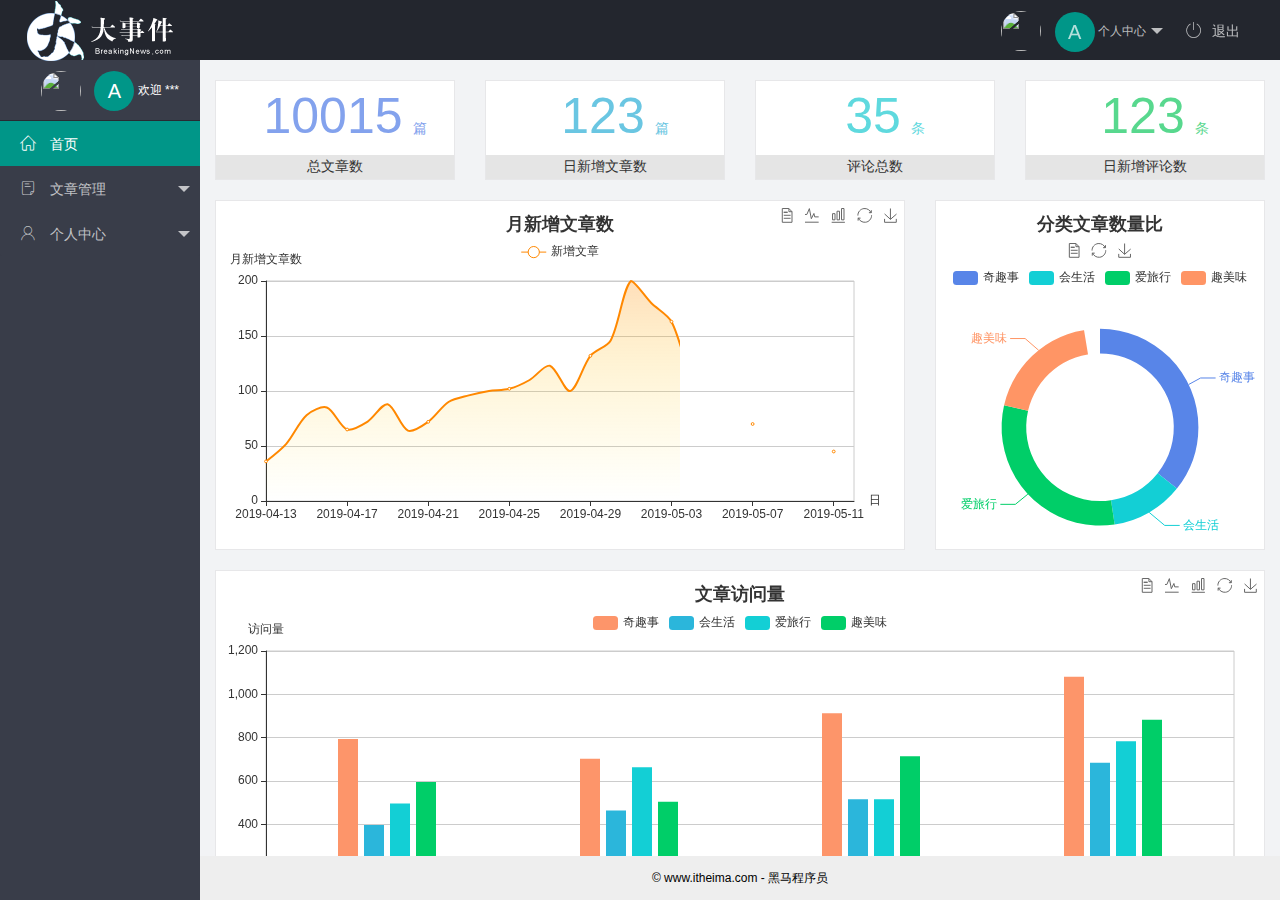
==== index.html @ c3b8ad3c "firstCommitLT" ====
<!DOCTYPE html>
<html lang="en">
  <head>
    <meta charset="UTF-8" />
    <meta name="viewport" content="width=device-width, initial-scale=1.0" />
    <title>Document</title>
    <link rel="stylesheet" href="/assets/lib/layui/css/layui.css" />
    <link rel="stylesheet" href="/assets/fonts/iconfont.css" />

    <link rel="stylesheet" href="/assets/css/index.css" />
  </head>
  <body class="layui-layout-body">
    <div class="layui-layout layui-layout-admin">
      <div class="layui-header">
        <div class="layui-logo">
          <img src="/assets/images/logo.png" alt="" />
        </div>
        <!-- 头部区域（可配合layui已有的水平导航） -->

        <ul class="layui-nav layui-layout-right">
          <li class="layui-nav-item">
            <a href="javascript:;" class="userinfo">
              <!-- 头像 -->
              <img src="http://t.cn/RCzsdCq" class="layui-nav-img" />
              <span class="text-avatar"> A </span>

              个人中心
            </a>
            <dl class="layui-nav-child">
              <dd><a href="/user/user_info.html" target="fm">基本资料</a></dd>
              <dd><a href="">安全设置</a></dd>
            </dl>
          </li>
          <li class="layui-nav-item">
            <a href="javascript:;" id="btn-logout">
              <span class="iconfont icon-tuichu"></span>退出</a
            >
          </li>
        </ul>
      </div>

      <div class="layui-side layui-bg-black">
        <div class="layui-side-scroll">
          <!-- 左侧导航区域（可配合layui已有的垂直导航）-->

          <div class="userinfo">
            <img src="http://t.cn/RCzsdCq" class="layui-nav-img" />
            <span class="text-avatar">A</span>
            <span id="welcome">欢迎 ***</span>
          </div>

          <ul class="layui-nav layui-nav-tree" lay-shrink="all">
            <li class="layui-nav-item layui-this">
              <a class="" href="/home/dashboard.html" target="fm">
                <span class="iconfont icon-home"></span>
                首页</a
              >
            </li>
            <li class="layui-nav-item">
              <a href="javascript:;">
                <span class="iconfont icon-16"></span>
                文章管理</a
              >

              <dl class="layui-nav-child">
                <dd>
                  <a href="javascript:;"
                    ><i class="layui-icon layui-icon-app"></i> 文章类别</a
                  >
                </dd>
                <dd>
                  <a href="javascript:;"
                    ><i class="layui-icon layui-icon-app"></i> 文章列表</a
                  >
                </dd>
                <dd>
                  <a href="javascript:;"
                    ><i class="layui-icon layui-icon-app"></i> 发表文章</a
                  >
                </dd>
              </dl>
            </li>
            <li class="layui-nav-item">
              <a href="javascript:;">
                <span class="iconfont icon-user"></span>
                个人中心</a
              >
              <dl class="layui-nav-child">
                <dd>
                  <a href="/user/user_info.html" target="fm"
                    ><i class="layui-icon layui-icon-app"></i> 基本资料</a
                  >
                </dd>
                <dd>
                  <a href="/user/user_avatar.html" target="fm"
                    ><i class="layui-icon layui-icon-app"></i> 更换头像</a
                  >
                </dd>
                <dd>
                  <a href="/user/user_pwd.html" target="fm"
                    ><i class="layui-icon layui-icon-app"></i> 重置密码</a
                  >
                </dd>
              </dl>
            </li>
          </ul>
        </div>
      </div>

      <div class="layui-body">
        <!-- 内容主体区域 -->
        <!-- <div style="padding: 15px">内容主体区域</div> -->
        <iframe name="fm" src="/home/dashboard.html" frameborder="0"></iframe>
      </div>

      <div class="layui-footer">
        <!-- 底部固定区域 -->
        © www.itheima.com - 黑马程序员
      </div>
    </div>
    <script src="/assets/lib/jquery.js"></script>

    <script src="/assets/lib/layui/layui.all.js"></script>

    <script src="/assets/js/utils.js"></script>
    <script src="/assets/js/index.js"></script>
  </body>
</html>
---- assets/lib/layui/css/layui.css ----
/** layui-v2.5.6 MIT License By https://www.layui.com */
 .layui-inline,img{display:inline-block;vertical-align:middle}h1,h2,h3,h4,h5,h6{font-weight:400}.layui-edge,.layui-header,.layui-inline,.layui-main{position:relative}.layui-body,.layui-edge,.layui-elip{overflow:hidden}.layui-btn,.layui-edge,.layui-inline,img{vertical-align:middle}.layui-btn,.layui-disabled,.layui-icon,.layui-unselect{-moz-user-select:none;-webkit-user-select:none;-ms-user-select:none}.layui-elip,.layui-form-checkbox span,.layui-form-pane .layui-form-label{text-overflow:ellipsis;white-space:nowrap}.layui-breadcrumb,.layui-tree-btnGroup{visibility:hidden}blockquote,body,button,dd,div,dl,dt,form,h1,h2,h3,h4,h5,h6,input,li,ol,p,pre,td,textarea,th,ul{margin:0;padding:0;-webkit-tap-highlight-color:rgba(0,0,0,0)}a:active,a:hover{outline:0}img{border:none}li{list-style:none}table{border-collapse:collapse;border-spacing:0}h4,h5,h6{font-size:100%}button,input,optgroup,option,select,textarea{font-family:inherit;font-size:inherit;font-style:inherit;font-weight:inherit;outline:0}pre{white-space:pre-wrap;white-space:-moz-pre-wrap;white-space:-pre-wrap;white-space:-o-pre-wrap;word-wrap:break-word}body{line-height:24px;font:14px Helvetica Neue,Helvetica,PingFang SC,Tahoma,Arial,sans-serif}hr{height:1px;margin:10px 0;border:0;clear:both}a{color:#333;text-decoration:none}a:hover{color:#777}a cite{font-style:normal;*cursor:pointer}.layui-border-box,.layui-border-box *{box-sizing:border-box}.layui-box,.layui-box *{box-sizing:content-box}.layui-clear{clear:both;*zoom:1}.layui-clear:after{content:'\20';clear:both;*zoom:1;display:block;height:0}.layui-inline{*display:inline;*zoom:1}.layui-edge{display:inline-block;width:0;height:0;border-width:6px;border-style:dashed;border-color:transparent}.layui-edge-top{top:-4px;border-bottom-color:#999;border-bottom-style:solid}.layui-edge-right{border-left-color:#999;border-left-style:solid}.layui-edge-bottom{top:2px;border-top-color:#999;border-top-style:solid}.layui-edge-left{border-right-color:#999;border-right-style:solid}.layui-disabled,.layui-disabled:hover{color:#d2d2d2!important;cursor:not-allowed!important}.layui-circle{border-radius:100%}.layui-show{display:block!important}.layui-hide{display:none!important}@font-face{font-family:layui-icon;src:url(../font/iconfont.eot?v=256);src:url(../font/iconfont.eot?v=256#iefix) format('embedded-opentype'),url(../font/iconfont.woff2?v=256) format('woff2'),url(../font/iconfont.woff?v=256) format('woff'),url(../font/iconfont.ttf?v=256) format('truetype'),url(../font/iconfont.svg?v=256#layui-icon) format('svg')}.layui-icon{font-family:layui-icon!important;font-size:16px;font-style:normal;-webkit-font-smoothing:antialiased;-moz-osx-font-smoothing:grayscale}.layui-icon-reply-fill:before{content:"\e611"}.layui-icon-set-fill:before{content:"\e614"}.layui-icon-menu-fill:before{content:"\e60f"}.layui-icon-search:before{content:"\e615"}.layui-icon-share:before{content:"\e641"}.layui-icon-set-sm:before{content:"\e620"}.layui-icon-engine:before{content:"\e628"}.layui-icon-close:before{content:"\1006"}.layui-icon-close-fill:before{content:"\1007"}.layui-icon-chart-screen:before{content:"\e629"}.layui-icon-star:before{content:"\e600"}.layui-icon-circle-dot:before{content:"\e617"}.layui-icon-chat:before{content:"\e606"}.layui-icon-release:before{content:"\e609"}.layui-icon-list:before{content:"\e60a"}.layui-icon-chart:before{content:"\e62c"}.layui-icon-ok-circle:before{content:"\1005"}.layui-icon-layim-theme:before{content:"\e61b"}.layui-icon-table:before{content:"\e62d"}.layui-icon-right:before{content:"\e602"}.layui-icon-left:before{content:"\e603"}.layui-icon-cart-simple:before{content:"\e698"}.layui-icon-face-cry:before{content:"\e69c"}.layui-icon-face-smile:before{content:"\e6af"}.layui-icon-survey:before{content:"\e6b2"}.layui-icon-tree:before{content:"\e62e"}.layui-icon-ie:before{content:"\e7bb"}.layui-icon-upload-circle:before{content:"\e62f"}.layui-icon-add-circle:before{content:"\e61f"}.layui-icon-download-circle:before{content:"\e601"}.layui-icon-templeate-1:before{content:"\e630"}.layui-icon-util:before{content:"\e631"}.layui-icon-face-surprised:before{content:"\e664"}.layui-icon-edit:before{content:"\e642"}.layui-icon-speaker:before{content:"\e645"}.layui-icon-down:before{content:"\e61a"}.layui-icon-file:before{content:"\e621"}.layui-icon-layouts:before{content:"\e632"}.layui-icon-rate-half:before{content:"\e6c9"}.layui-icon-add-circle-fine:before{content:"\e608"}.layui-icon-prev-circle:before{content:"\e633"}.layui-icon-read:before{content:"\e705"}.layui-icon-404:before{content:"\e61c"}.layui-icon-carousel:before{content:"\e634"}.layui-icon-help:before{content:"\e607"}.layui-icon-code-circle:before{content:"\e635"}.layui-icon-windows:before{content:"\e67f"}.layui-icon-water:before{content:"\e636"}.layui-icon-username:before{content:"\e66f"}.layui-icon-find-fill:before{content:"\e670"}.layui-icon-about:before{content:"\e60b"}.layui-icon-location:before{content:"\e715"}.layui-icon-up:before{content:"\e619"}.layui-icon-pause:before{content:"\e651"}.layui-icon-date:before{content:"\e637"}.layui-icon-layim-uploadfile:before{content:"\e61d"}.layui-icon-delete:before{content:"\e640"}.layui-icon-play:before{content:"\e652"}.layui-icon-top:before{content:"\e604"}.layui-icon-firefox:before{content:"\e686"}.layui-icon-friends:before{content:"\e612"}.layui-icon-refresh-3:before{content:"\e9aa"}.layui-icon-ok:before{content:"\e605"}.layui-icon-layer:before{content:"\e638"}.layui-icon-face-smile-fine:before{content:"\e60c"}.layui-icon-dollar:before{content:"\e659"}.layui-icon-group:before{content:"\e613"}.layui-icon-layim-download:before{content:"\e61e"}.layui-icon-picture-fine:before{content:"\e60d"}.layui-icon-link:before{content:"\e64c"}.layui-icon-diamond:before{content:"\e735"}.layui-icon-log:before{content:"\e60e"}.layui-icon-key:before{content:"\e683"}.layui-icon-rate-solid:before{content:"\e67a"}.layui-icon-fonts-del:before{content:"\e64f"}.layui-icon-unlink:before{content:"\e64d"}.layui-icon-fonts-clear:before{content:"\e639"}.layui-icon-triangle-r:before{content:"\e623"}.layui-icon-circle:before{content:"\e63f"}.layui-icon-radio:before{content:"\e643"}.layui-icon-align-center:before{content:"\e647"}.layui-icon-align-right:before{content:"\e648"}.layui-icon-align-left:before{content:"\e649"}.layui-icon-loading-1:before{content:"\e63e"}.layui-icon-return:before{content:"\e65c"}.layui-icon-fonts-strong:before{content:"\e62b"}.layui-icon-upload:before{content:"\e67c"}.layui-icon-dialogue:before{content:"\e63a"}.layui-icon-video:before{content:"\e6ed"}.layui-icon-headset:before{content:"\e6fc"}.layui-icon-cellphone-fine:before{content:"\e63b"}.layui-icon-add-1:before{content:"\e654"}.layui-icon-face-smile-b:before{content:"\e650"}.layui-icon-fonts-html:before{content:"\e64b"}.layui-icon-screen-full:before{content:"\e622"}.layui-icon-form:before{content:"\e63c"}.layui-icon-cart:before{content:"\e657"}.layui-icon-camera-fill:before{content:"\e65d"}.layui-icon-tabs:before{content:"\e62a"}.layui-icon-heart-fill:before{content:"\e68f"}.layui-icon-fonts-code:before{content:"\e64e"}.layui-icon-ios:before{content:"\e680"}.layui-icon-at:before{content:"\e687"}.layui-icon-fire:before{content:"\e756"}.layui-icon-set:before{content:"\e716"}.layui-icon-fonts-u:before{content:"\e646"}.layui-icon-triangle-d:before{content:"\e625"}.layui-icon-tips:before{content:"\e702"}.layui-icon-picture:before{content:"\e64a"}.layui-icon-more-vertical:before{content:"\e671"}.layui-icon-bluetooth:before{content:"\e689"}.layui-icon-flag:before{content:"\e66c"}.layui-icon-loading:before{content:"\e63d"}.layui-icon-fonts-i:before{content:"\e644"}.layui-icon-refresh-1:before{content:"\e666"}.layui-icon-rmb:before{content:"\e65e"}.layui-icon-addition:before{content:"\e624"}.layui-icon-home:before{content:"\e68e"}.layui-icon-time:before{content:"\e68d"}.layui-icon-user:before{content:"\e770"}.layui-icon-notice:before{content:"\e667"}.layui-icon-chrome:before{content:"\e68a"}.layui-icon-edge:before{content:"\e68b"}.layui-icon-login-weibo:before{content:"\e675"}.layui-icon-voice:before{content:"\e688"}.layui-icon-upload-drag:before{content:"\e681"}.layui-icon-login-qq:before{content:"\e676"}.layui-icon-snowflake:before{content:"\e6b1"}.layui-icon-heart:before{content:"\e68c"}.layui-icon-logout:before{content:"\e682"}.layui-icon-file-b:before{content:"\e655"}.layui-icon-template:before{content:"\e663"}.layui-icon-transfer:before{content:"\e691"}.layui-icon-auz:before{content:"\e672"}.layui-icon-console:before{content:"\e665"}.layui-icon-app:before{content:"\e653"}.layui-icon-prev:before{content:"\e65a"}.layui-icon-website:before{content:"\e7ae"}.layui-icon-next:before{content:"\e65b"}.layui-icon-component:before{content:"\e857"}.layui-icon-android:before{content:"\e684"}.layui-icon-more:before{content:"\e65f"}.layui-icon-login-wechat:before{content:"\e677"}.layui-icon-shrink-right:before{content:"\e668"}.layui-icon-spread-left:before{content:"\e66b"}.layui-icon-camera:before{content:"\e660"}.layui-icon-note:before{content:"\e66e"}.layui-icon-refresh:before{content:"\e669"}.layui-icon-female:before{content:"\e661"}.layui-icon-male:before{content:"\e662"}.layui-icon-screen-restore:before{content:"\e758"}.layui-icon-password:before{content:"\e673"}.layui-icon-senior:before{content:"\e674"}.layui-icon-theme:before{content:"\e66a"}.layui-icon-tread:before{content:"\e6c5"}.layui-icon-praise:before{content:"\e6c6"}.layui-icon-star-fill:before{content:"\e658"}.layui-icon-rate:before{content:"\e67b"}.layui-icon-template-1:before{content:"\e656"}.layui-icon-vercode:before{content:"\e679"}.layui-icon-service:before{content:"\e626"}.layui-icon-cellphone:before{content:"\e678"}.layui-icon-print:before{content:"\e66d"}.layui-icon-cols:before{content:"\e610"}.layui-icon-wifi:before{content:"\e7e0"}.layui-icon-export:before{content:"\e67d"}.layui-icon-rss:before{content:"\e808"}.layui-icon-slider:before{content:"\e714"}.layui-icon-email:before{content:"\e618"}.layui-icon-subtraction:before{content:"\e67e"}.layui-icon-mike:before{content:"\e6dc"}.layui-icon-light:before{content:"\e748"}.layui-icon-gift:before{content:"\e627"}.layui-icon-mute:before{content:"\e685"}.layui-icon-reduce-circle:before{content:"\e616"}.layui-icon-music:before{content:"\e690"}.layui-main{width:1140px;margin:0 auto}.layui-header{z-index:1000;height:60px}.layui-header a:hover{transition:all .5s;-webkit-transition:all .5s}.layui-side{position:fixed;left:0;top:0;bottom:0;z-index:999;width:200px;overflow-x:hidden}.layui-side-scroll{position:relative;width:220px;height:100%;overflow-x:hidden}.layui-body{position:absolute;left:200px;right:0;top:0;bottom:0;z-index:998;width:auto;overflow-y:auto;box-sizing:border-box}.layui-layout-body{overflow:hidden}.layui-layout-admin .layui-header{background-color:#23262E}.layui-layout-admin .layui-side{top:60px;width:200px;overflow-x:hidden}.layui-layout-admin .layui-body{position:fixed;top:60px;bottom:44px}.layui-layout-admin .layui-main{width:auto;margin:0 15px}.layui-layout-admin .layui-footer{position:fixed;left:200px;right:0;bottom:0;height:44px;line-height:44px;padding:0 15px;background-color:#eee}.layui-layout-admin .layui-logo{position:absolute;left:0;top:0;width:200px;height:100%;line-height:60px;text-align:center;color:#009688;font-size:16px}.layui-layout-admin .layui-header .layui-nav{background:0 0}.layui-layout-left{position:absolute!important;left:200px;top:0}.layui-layout-right{position:absolute!important;right:0;top:0}.layui-container{position:relative;margin:0 auto;padding:0 15px;box-sizing:border-box}.layui-fluid{position:relative;margin:0 auto;padding:0 15px}.layui-row:after,.layui-row:before{content:'';display:block;clear:both}.layui-col-lg1,.layui-col-lg10,.layui-col-lg11,.layui-col-lg12,.layui-col-lg2,.layui-col-lg3,.layui-col-lg4,.layui-col-lg5,.layui-col-lg6,.layui-col-lg7,.layui-col-lg8,.layui-col-lg9,.layui-col-md1,.layui-col-md10,.layui-col-md11,.layui-col-md12,.layui-col-md2,.layui-col-md3,.layui-col-md4,.layui-col-md5,.layui-col-md6,.layui-col-md7,.layui-col-md8,.layui-col-md9,.layui-col-sm1,.layui-col-sm10,.layui-col-sm11,.layui-col-sm12,.layui-col-sm2,.layui-col-sm3,.layui-col-sm4,.layui-col-sm5,.layui-col-sm6,.layui-col-sm7,.layui-col-sm8,.layui-col-sm9,.layui-col-xs1,.layui-col-xs10,.layui-col-xs11,.layui-col-xs12,.layui-col-xs2,.layui-col-xs3,.layui-col-xs4,.layui-col-xs5,.layui-col-xs6,.layui-col-xs7,.layui-col-xs8,.layui-col-xs9{position:relative;display:block;box-sizing:border-box}.layui-col-xs1,.layui-col-xs10,.layui-col-xs11,.layui-col-xs12,.layui-col-xs2,.layui-col-xs3,.layui-col-xs4,.layui-col-xs5,.layui-col-xs6,.layui-col-xs7,.layui-col-xs8,.layui-col-xs9{float:left}.layui-col-xs1{width:8.33333333%}.layui-col-xs2{width:16.66666667%}.layui-col-xs3{width:25%}.layui-col-xs4{width:33.33333333%}.layui-col-xs5{width:41.66666667%}.layui-col-xs6{width:50%}.layui-col-xs7{width:58.33333333%}.layui-col-xs8{width:66.66666667%}.layui-col-xs9{width:75%}.layui-col-xs10{width:83.33333333%}.layui-col-xs11{width:91.66666667%}.layui-col-xs12{width:100%}.layui-col-xs-offset1{margin-left:8.33333333%}.layui-col-xs-offset2{margin-left:16.66666667%}.layui-col-xs-offset3{margin-left:25%}.layui-col-xs-offset4{margin-left:33.33333333%}.layui-col-xs-offset5{margin-left:41.66666667%}.layui-col-xs-offset6{margin-left:50%}.layui-col-xs-offset7{margin-left:58.33333333%}.layui-col-xs-offset8{margin-left:66.66666667%}.layui-col-xs-offset9{margin-left:75%}.layui-col-xs-offset10{margin-left:83.33333333%}.layui-col-xs-offset11{margin-left:91.66666667%}.layui-col-xs-offset12{margin-left:100%}@media screen and (max-width:768px){.layui-hide-xs{display:none!important}.layui-show-xs-block{display:block!important}.layui-show-xs-inline{display:inline!important}.layui-show-xs-inline-block{display:inline-block!important}}@media screen and (min-width:768px){.layui-container{width:750px}.layui-hide-sm{display:none!important}.layui-show-sm-block{display:block!important}.layui-show-sm-inline{display:inline!important}.layui-show-sm-inline-block{display:inline-block!important}.layui-col-sm1,.layui-col-sm10,.layui-col-sm11,.layui-col-sm12,.layui-col-sm2,.layui-col-sm3,.layui-col-sm4,.layui-col-sm5,.layui-col-sm6,.layui-col-sm7,.layui-col-sm8,.layui-col-sm9{float:left}.layui-col-sm1{width:8.33333333%}.layui-col-sm2{width:16.66666667%}.layui-col-sm3{width:25%}.layui-col-sm4{width:33.33333333%}.layui-col-sm5{width:41.66666667%}.layui-col-sm6{width:50%}.layui-col-sm7{width:58.33333333%}.layui-col-sm8{width:66.66666667%}.layui-col-sm9{width:75%}.layui-col-sm10{width:83.33333333%}.layui-col-sm11{width:91.66666667%}.layui-col-sm12{width:100%}.layui-col-sm-offset1{margin-left:8.33333333%}.layui-col-sm-offset2{margin-left:16.66666667%}.layui-col-sm-offset3{margin-left:25%}.layui-col-sm-offset4{margin-left:33.33333333%}.layui-col-sm-offset5{margin-left:41.66666667%}.layui-col-sm-offset6{margin-left:50%}.layui-col-sm-offset7{margin-left:58.33333333%}.layui-col-sm-offset8{margin-left:66.66666667%}.layui-col-sm-offset9{margin-left:75%}.layui-col-sm-offset10{margin-left:83.33333333%}.layui-col-sm-offset11{margin-left:91.66666667%}.layui-col-sm-offset12{margin-left:100%}}@media screen and (min-width:992px){.layui-container{width:970px}.layui-hide-md{display:none!important}.layui-show-md-block{display:block!important}.layui-show-md-inline{display:inline!important}.layui-show-md-inline-block{display:inline-block!important}.layui-col-md1,.layui-col-md10,.layui-col-md11,.layui-col-md12,.layui-col-md2,.layui-col-md3,.layui-col-md4,.layui-col-md5,.layui-col-md6,.layui-col-md7,.layui-col-md8,.layui-col-md9{float:left}.layui-col-md1{width:8.33333333%}.layui-col-md2{width:16.66666667%}.layui-col-md3{width:25%}.layui-col-md4{width:33.33333333%}.layui-col-md5{width:41.66666667%}.layui-col-md6{width:50%}.layui-col-md7{width:58.33333333%}.layui-col-md8{width:66.66666667%}.layui-col-md9{width:75%}.layui-col-md10{width:83.33333333%}.layui-col-md11{width:91.66666667%}.layui-col-md12{width:100%}.layui-col-md-offset1{margin-left:8.33333333%}.layui-col-md-offset2{margin-left:16.66666667%}.layui-col-md-offset3{margin-left:25%}.layui-col-md-offset4{margin-left:33.33333333%}.layui-col-md-offset5{margin-left:41.66666667%}.layui-col-md-offset6{margin-left:50%}.layui-col-md-offset7{margin-left:58.33333333%}.layui-col-md-offset8{margin-left:66.66666667%}.layui-col-md-offset9{margin-left:75%}.layui-col-md-offset10{margin-left:83.33333333%}.layui-col-md-offset11{margin-left:91.66666667%}.layui-col-md-offset12{margin-left:100%}}@media screen and (min-width:1200px){.layui-container{width:1170px}.layui-hide-lg{display:none!important}.layui-show-lg-block{display:block!important}.layui-show-lg-inline{display:inline!important}.layui-show-lg-inline-block{display:inline-block!important}.layui-col-lg1,.layui-col-lg10,.layui-col-lg11,.layui-col-lg12,.layui-col-lg2,.layui-col-lg3,.layui-col-lg4,.layui-col-lg5,.layui-col-lg6,.layui-col-lg7,.layui-col-lg8,.layui-col-lg9{float:left}.layui-col-lg1{width:8.33333333%}.layui-col-lg2{width:16.66666667%}.layui-col-lg3{width:25%}.layui-col-lg4{width:33.33333333%}.layui-col-lg5{width:41.66666667%}.layui-col-lg6{width:50%}.layui-col-lg7{width:58.33333333%}.layui-col-lg8{width:66.66666667%}.layui-col-lg9{width:75%}.layui-col-lg10{width:83.33333333%}.layui-col-lg11{width:91.66666667%}.layui-col-lg12{width:100%}.layui-col-lg-offset1{margin-left:8.33333333%}.layui-col-lg-offset2{margin-left:16.66666667%}.layui-col-lg-offset3{margin-left:25%}.layui-col-lg-offset4{margin-left:33.33333333%}.layui-col-lg-offset5{margin-left:41.66666667%}.layui-col-lg-offset6{margin-left:50%}.layui-col-lg-offset7{margin-left:58.33333333%}.layui-col-lg-offset8{margin-left:66.66666667%}.layui-col-lg-offset9{margin-left:75%}.layui-col-lg-offset10{margin-left:83.33333333%}.layui-col-lg-offset11{margin-left:91.66666667%}.layui-col-lg-offset12{margin-left:100%}}.layui-col-space1{margin:-.5px}.layui-col-space1>*{padding:.5px}.layui-col-space2{margin:-1px}.layui-col-space2>*{padding:1px}.layui-col-space4{margin:-2px}.layui-col-space4>*{padding:2px}.layui-col-space5{margin:-2.5px}.layui-col-space5>*{padding:2.5px}.layui-col-space6{margin:-3px}.layui-col-space6>*{padding:3px}.layui-col-space8{margin:-4px}.layui-col-space8>*{padding:4px}.layui-col-space10{margin:-5px}.layui-col-space10>*{padding:5px}.layui-col-space12{margin:-6px}.layui-col-space12>*{padding:6px}.layui-col-space14{margin:-7px}.layui-col-space14>*{padding:7px}.layui-col-space15{margin:-7.5px}.layui-col-space15>*{padding:7.5px}.layui-col-space16{margin:-8px}.layui-col-space16>*{padding:8px}.layui-col-space18{margin:-9px}.layui-col-space18>*{padding:9px}.layui-col-space20{margin:-10px}.layui-col-space20>*{padding:10px}.layui-col-space22{margin:-11px}.layui-col-space22>*{padding:11px}.layui-col-space24{margin:-12px}.layui-col-space24>*{padding:12px}.layui-col-space25{margin:-12.5px}.layui-col-space25>*{padding:12.5px}.layui-col-space26{margin:-13px}.layui-col-space26>*{padding:13px}.layui-col-space28{margin:-14px}.layui-col-space28>*{padding:14px}.layui-col-space30{margin:-15px}.layui-col-space30>*{padding:15px}.layui-btn,.layui-input,.layui-select,.layui-textarea,.layui-upload-button{outline:0;-webkit-appearance:none;transition:all .3s;-webkit-transition:all .3s;box-sizing:border-box}.layui-elem-quote{margin-bottom:10px;padding:15px;line-height:22px;border-left:5px solid #009688;border-radius:0 2px 2px 0;background-color:#f2f2f2}.layui-quote-nm{border-style:solid;border-width:1px 1px 1px 5px;background:0 0}.layui-elem-field{margin-bottom:10px;padding:0;border-width:1px;border-style:solid}.layui-elem-field legend{margin-left:20px;padding:0 10px;font-size:20px;font-weight:300}.layui-field-title{margin:10px 0 20px;border-width:1px 0 0}.layui-field-box{padding:10px 15px}.layui-field-title .layui-field-box{padding:10px 0}.layui-progress{position:relative;height:6px;border-radius:20px;background-color:#e2e2e2}.layui-progress-bar{position:absolute;left:0;top:0;width:0;max-width:100%;height:6px;border-radius:20px;text-align:right;background-color:#5FB878;transition:all .3s;-webkit-transition:all .3s}.layui-progress-big,.layui-progress-big .layui-progress-bar{height:18px;line-height:18px}.layui-progress-text{position:relative;top:-20px;line-height:18px;font-size:12px;color:#666}.layui-progress-big .layui-progress-text{position:static;padding:0 10px;color:#fff}.layui-collapse{border-width:1px;border-style:solid;border-radius:2px}.layui-colla-content,.layui-colla-item{border-top-width:1px;border-top-style:solid}.layui-colla-item:first-child{border-top:none}.layui-colla-title{position:relative;height:42px;line-height:42px;padding:0 15px 0 35px;color:#333;background-color:#f2f2f2;cursor:pointer;font-size:14px;overflow:hidden}.layui-colla-content{display:none;padding:10px 15px;line-height:22px;color:#666}.layui-colla-icon{position:absolute;left:15px;top:0;font-size:14px}.layui-card{margin-bottom:15px;border-radius:2px;background-color:#fff;box-shadow:0 1px 2px 0 rgba(0,0,0,.05)}.layui-card:last-child{margin-bottom:0}.layui-card-header{position:relative;height:42px;line-height:42px;padding:0 15px;border-bottom:1px solid #f6f6f6;color:#333;border-radius:2px 2px 0 0;font-size:14px}.layui-bg-black,.layui-bg-blue,.layui-bg-cyan,.layui-bg-green,.layui-bg-orange,.layui-bg-red{color:#fff!important}.layui-card-body{position:relative;padding:10px 15px;line-height:24px}.layui-card-body[pad15]{padding:15px}.layui-card-body[pad20]{padding:20px}.layui-card-body .layui-table{margin:5px 0}.layui-card .layui-tab{margin:0}.layui-panel-window{position:relative;padding:15px;border-radius:0;border-top:5px solid #E6E6E6;background-color:#fff}.layui-auxiliar-moving{position:fixed;left:0;right:0;top:0;bottom:0;width:100%;height:100%;background:0 0;z-index:9999999999}.layui-form-label,.layui-form-mid,.layui-form-select,.layui-input-block,.layui-input-inline,.layui-textarea{position:relative}.layui-bg-red{background-color:#FF5722!important}.layui-bg-orange{background-color:#FFB800!important}.layui-bg-green{background-color:#009688!important}.layui-bg-cyan{background-color:#2F4056!important}.layui-bg-blue{background-color:#1E9FFF!important}.layui-bg-black{background-color:#393D49!important}.layui-bg-gray{background-color:#eee!important;color:#666!important}.layui-badge-rim,.layui-colla-content,.layui-colla-item,.layui-collapse,.layui-elem-field,.layui-form-pane .layui-form-item[pane],.layui-form-pane .layui-form-label,.layui-input,.layui-layedit,.layui-layedit-tool,.layui-quote-nm,.layui-select,.layui-tab-bar,.layui-tab-card,.layui-tab-title,.layui-tab-title .layui-this:after,.layui-textarea{border-color:#e6e6e6}.layui-timeline-item:before,hr{background-color:#e6e6e6}.layui-text{line-height:22px;font-size:14px;color:#666}.layui-text h1,.layui-text h2,.layui-text h3{font-weight:500;color:#333}.layui-text h1{font-size:30px}.layui-text h2{font-size:24px}.layui-text h3{font-size:18px}.layui-text a:not(.layui-btn){color:#01AAED}.layui-text a:not(.layui-btn):hover{text-decoration:underline}.layui-text ul{padding:5px 0 5px 15px}.layui-text ul li{margin-top:5px;list-style-type:disc}.layui-text em,.layui-word-aux{color:#999!important;padding:0 5px!important}.layui-btn{display:inline-block;height:38px;line-height:38px;padding:0 18px;background-color:#009688;color:#fff;white-space:nowrap;text-align:center;font-size:14px;border:none;border-radius:2px;cursor:pointer}.layui-btn:hover{opacity:.8;filter:alpha(opacity=80);color:#fff}.layui-btn:active{opacity:1;filter:alpha(opacity=100)}.layui-btn+.layui-btn{margin-left:10px}.layui-btn-container{font-size:0}.layui-btn-container .layui-btn{margin-right:10px;margin-bottom:10px}.layui-btn-container .layui-btn+.layui-btn{margin-left:0}.layui-table .layui-btn-container .layui-btn{margin-bottom:9px}.layui-btn-radius{border-radius:100px}.layui-btn .layui-icon{margin-right:3px;font-size:18px;vertical-align:bottom;vertical-align:middle\9}.layui-btn-primary{border:1px solid #C9C9C9;background-color:#fff;color:#555}.layui-btn-primary:hover{border-color:#009688;color:#333}.layui-btn-normal{background-color:#1E9FFF}.layui-btn-warm{background-color:#FFB800}.layui-btn-danger{background-color:#FF5722}.layui-btn-checked{background-color:#5FB878}.layui-btn-disabled,.layui-btn-disabled:active,.layui-btn-disabled:hover{border:1px solid #e6e6e6;background-color:#FBFBFB;color:#C9C9C9;cursor:not-allowed;opacity:1}.layui-btn-lg{height:44px;line-height:44px;padding:0 25px;font-size:16px}.layui-btn-sm{height:30px;line-height:30px;padding:0 10px;font-size:12px}.layui-btn-sm i{font-size:16px!important}.layui-btn-xs{height:22px;line-height:22px;padding:0 5px;font-size:12px}.layui-btn-xs i{font-size:14px!important}.layui-btn-group{display:inline-block;vertical-align:middle;font-size:0}.layui-btn-group .layui-btn{margin-left:0!important;margin-right:0!important;border-left:1px solid rgba(255,255,255,.5);border-radius:0}.layui-btn-group .layui-btn-primary{border-left:none}.layui-btn-group .layui-btn-primary:hover{border-color:#C9C9C9;color:#009688}.layui-btn-group .layui-btn:first-child{border-left:none;border-radius:2px 0 0 2px}.layui-btn-group .layui-btn-primary:first-child{border-left:1px solid #c9c9c9}.layui-btn-group .layui-btn:last-child{border-radius:0 2px 2px 0}.layui-btn-group .layui-btn+.layui-btn{margin-left:0}.layui-btn-group+.layui-btn-group{margin-left:10px}.layui-btn-fluid{width:100%}.layui-input,.layui-select,.layui-textarea{height:38px;line-height:1.3;line-height:38px\9;border-width:1px;border-style:solid;background-color:#fff;border-radius:2px}.layui-input::-webkit-input-placeholder,.layui-select::-webkit-input-placeholder,.layui-textarea::-webkit-input-placeholder{line-height:1.3}.layui-input,.layui-textarea{display:block;width:100%;padding-left:10px}.layui-input:hover,.layui-textarea:hover{border-color:#D2D2D2!important}.layui-input:focus,.layui-textarea:focus{border-color:#C9C9C9!important}.layui-textarea{min-height:100px;height:auto;line-height:20px;padding:6px 10px;resize:vertical}.layui-select{padding:0 10px}.layui-form input[type=checkbox],.layui-form input[type=radio],.layui-form select{display:none}.layui-form [lay-ignore]{display:initial}.layui-form-item{margin-bottom:15px;clear:both;*zoom:1}.layui-form-item:after{content:'\20';clear:both;*zoom:1;display:block;height:0}.layui-form-label{float:left;display:block;padding:9px 15px;width:80px;font-weight:400;line-height:20px;text-align:right}.layui-form-label-col{display:block;float:none;padding:9px 0;line-height:20px;text-align:left}.layui-form-item .layui-inline{margin-bottom:5px;margin-right:10px}.layui-input-block{margin-left:110px;min-height:36px}.layui-input-inline{display:inline-block;vertical-align:middle}.layui-form-item .layui-input-inline{float:left;width:190px;margin-right:10px}.layui-form-text .layui-input-inline{width:auto}.layui-form-mid{float:left;display:block;padding:9px 0!important;line-height:20px;margin-right:10px}.layui-form-danger+.layui-form-select .layui-input,.layui-form-danger:focus{border-color:#FF5722!important}.layui-form-select .layui-input{padding-right:30px;cursor:pointer}.layui-form-select .layui-edge{position:absolute;right:10px;top:50%;margin-top:-3px;cursor:pointer;border-width:6px;border-top-color:#c2c2c2;border-top-style:solid;transition:all .3s;-webkit-transition:all .3s}.layui-form-select dl{display:none;position:absolute;left:0;top:42px;padding:5px 0;z-index:899;min-width:100%;border:1px solid #d2d2d2;max-height:300px;overflow-y:auto;background-color:#fff;border-radius:2px;box-shadow:0 2px 4px rgba(0,0,0,.12);box-sizing:border-box}.layui-form-select dl dd,.layui-form-select dl dt{padding:0 10px;line-height:36px;white-space:nowrap;overflow:hidden;text-overflow:ellipsis}.layui-form-select dl dt{font-size:12px;color:#999}.layui-form-select dl dd{cursor:pointer}.layui-form-select dl dd:hover{background-color:#f2f2f2;-webkit-transition:.5s all;transition:.5s all}.layui-form-select .layui-select-group dd{padding-left:20px}.layui-form-select dl dd.layui-select-tips{padding-left:10px!important;color:#999}.layui-form-select dl dd.layui-this{background-color:#5FB878;color:#fff}.layui-form-checkbox,.layui-form-select dl dd.layui-disabled{background-color:#fff}.layui-form-selected dl{display:block}.layui-form-checkbox,.layui-form-checkbox *,.layui-form-switch{display:inline-block;vertical-align:middle}.layui-form-selected .layui-edge{margin-top:-9px;-webkit-transform:rotate(180deg);transform:rotate(180deg);margin-top:-3px\9}:root .layui-form-selected .layui-edge{margin-top:-9px\0/IE9}.layui-form-selectup dl{top:auto;bottom:42px}.layui-select-none{margin:5px 0;text-align:center;color:#999}.layui-select-disabled .layui-disabled{border-color:#eee!important}.layui-select-disabled .layui-edge{border-top-color:#d2d2d2}.layui-form-checkbox{position:relative;height:30px;line-height:30px;margin-right:10px;padding-right:30px;cursor:pointer;font-size:0;-webkit-transition:.1s linear;transition:.1s linear;box-sizing:border-box}.layui-form-checkbox span{padding:0 10px;height:100%;font-size:14px;border-radius:2px 0 0 2px;background-color:#d2d2d2;color:#fff;overflow:hidden}.layui-form-checkbox:hover span{background-color:#c2c2c2}.layui-form-checkbox i{position:absolute;right:0;top:0;width:30px;height:28px;border:1px solid #d2d2d2;border-left:none;border-radius:0 2px 2px 0;color:#fff;font-size:20px;text-align:center}.layui-form-checkbox:hover i{border-color:#c2c2c2;color:#c2c2c2}.layui-form-checked,.layui-form-checked:hover{border-color:#5FB878}.layui-form-checked span,.layui-form-checked:hover span{background-color:#5FB878}.layui-form-checked i,.layui-form-checked:hover i{color:#5FB878}.layui-form-item .layui-form-checkbox{margin-top:4px}.layui-form-checkbox[lay-skin=primary]{height:auto!important;line-height:normal!important;min-width:18px;min-height:18px;border:none!important;margin-right:0;padding-left:28px;padding-right:0;background:0 0}.layui-form-checkbox[lay-skin=primary] span{padding-left:0;padding-right:15px;line-height:18px;background:0 0;color:#666}.layui-form-checkbox[lay-skin=primary] i{right:auto;left:0;width:16px;height:16px;line-height:16px;border:1px solid #d2d2d2;font-size:12px;border-radius:2px;background-color:#fff;-webkit-transition:.1s linear;transition:.1s linear}.layui-form-checkbox[lay-skin=primary]:hover i{border-color:#5FB878;color:#fff}.layui-form-checked[lay-skin=primary] i{border-color:#5FB878!important;background-color:#5FB878;color:#fff}.layui-checkbox-disbaled[lay-skin=primary] span{background:0 0!important;color:#c2c2c2}.layui-checkbox-disbaled[lay-skin=primary]:hover i{border-color:#d2d2d2}.layui-form-item .layui-form-checkbox[lay-skin=primary]{margin-top:10px}.layui-form-switch{position:relative;height:22px;line-height:22px;min-width:35px;padding:0 5px;margin-top:8px;border:1px solid #d2d2d2;border-radius:20px;cursor:pointer;background-color:#fff;-webkit-transition:.1s linear;transition:.1s linear}.layui-form-switch i{position:absolute;left:5px;top:3px;width:16px;height:16px;border-radius:20px;background-color:#d2d2d2;-webkit-transition:.1s linear;transition:.1s linear}.layui-form-switch em{position:relative;top:0;width:25px;margin-left:21px;padding:0!important;text-align:center!important;color:#999!important;font-style:normal!important;font-size:12px}.layui-form-onswitch{border-color:#5FB878;background-color:#5FB878}.layui-checkbox-disbaled,.layui-checkbox-disbaled i{border-color:#e2e2e2!important}.layui-form-onswitch i{left:100%;margin-left:-21px;background-color:#fff}.layui-form-onswitch em{margin-left:5px;margin-right:21px;color:#fff!important}.layui-checkbox-disbaled span{background-color:#e2e2e2!important}.layui-checkbox-disbaled:hover i{color:#fff!important}[lay-radio]{display:none}.layui-form-radio,.layui-form-radio *{display:inline-block;vertical-align:middle}.layui-form-radio{line-height:28px;margin:6px 10px 0 0;padding-right:10px;cursor:pointer;font-size:0}.layui-form-radio *{font-size:14px}.layui-form-radio>i{margin-right:8px;font-size:22px;color:#c2c2c2}.layui-form-radio>i:hover,.layui-form-radioed>i{color:#5FB878}.layui-radio-disbaled>i{color:#e2e2e2!important}.layui-form-pane .layui-form-label{width:110px;padding:8px 15px;height:38px;line-height:20px;border-width:1px;border-style:solid;border-radius:2px 0 0 2px;text-align:center;background-color:#FBFBFB;overflow:hidden;box-sizing:border-box}.layui-form-pane .layui-input-inline{margin-left:-1px}.layui-form-pane .layui-input-block{margin-left:110px;left:-1px}.layui-form-pane .layui-input{border-radius:0 2px 2px 0}.layui-form-pane .layui-form-text .layui-form-label{float:none;width:100%;border-radius:2px;box-sizing:border-box;text-align:left}.layui-form-pane .layui-form-text .layui-input-inline{display:block;margin:0;top:-1px;clear:both}.layui-form-pane .layui-form-text .layui-input-block{margin:0;left:0;top:-1px}.layui-form-pane .layui-form-text .layui-textarea{min-height:100px;border-radius:0 0 2px 2px}.layui-form-pane .layui-form-checkbox{margin:4px 0 4px 10px}.layui-form-pane .layui-form-radio,.layui-form-pane .layui-form-switch{margin-top:6px;margin-left:10px}.layui-form-pane .layui-form-item[pane]{position:relative;border-width:1px;border-style:solid}.layui-form-pane .layui-form-item[pane] .layui-form-label{position:absolute;left:0;top:0;height:100%;border-width:0 1px 0 0}.layui-form-pane .layui-form-item[pane] .layui-input-inline{margin-left:110px}@media screen and (max-width:450px){.layui-form-item .layui-form-label{text-overflow:ellipsis;overflow:hidden;white-space:nowrap}.layui-form-item .layui-inline{display:block;margin-right:0;margin-bottom:20px;clear:both}.layui-form-item .layui-inline:after{content:'\20';clear:both;display:block;height:0}.layui-form-item .layui-input-inline{display:block;float:none;left:-3px;width:auto;margin:0 0 10px 112px}.layui-form-item .layui-input-inline+.layui-form-mid{margin-left:110px;top:-5px;padding:0}.layui-form-item .layui-form-checkbox{margin-right:5px;margin-bottom:5px}}.layui-layedit{border-width:1px;border-style:solid;border-radius:2px}.layui-layedit-tool{padding:3px 5px;border-bottom-width:1px;border-bottom-style:solid;font-size:0}.layedit-tool-fixed{position:fixed;top:0;border-top:1px solid #e2e2e2}.layui-layedit-tool .layedit-tool-mid,.layui-layedit-tool .layui-icon{display:inline-block;vertical-align:middle;text-align:center;font-size:14px}.layui-layedit-tool .layui-icon{position:relative;width:32px;height:30px;line-height:30px;margin:3px 5px;color:#777;cursor:pointer;border-radius:2px}.layui-layedit-tool .layui-icon:hover{color:#393D49}.layui-layedit-tool .layui-icon:active{color:#000}.layui-layedit-tool .layedit-tool-active{background-color:#e2e2e2;color:#000}.layui-layedit-tool .layui-disabled,.layui-layedit-tool .layui-disabled:hover{color:#d2d2d2;cursor:not-allowed}.layui-layedit-tool .layedit-tool-mid{width:1px;height:18px;margin:0 10px;background-color:#d2d2d2}.layedit-tool-html{width:50px!important;font-size:30px!important}.layedit-tool-b,.layedit-tool-code,.layedit-tool-help{font-size:16px!important}.layedit-tool-d,.layedit-tool-face,.layedit-tool-image,.layedit-tool-unlink{font-size:18px!important}.layedit-tool-image input{position:absolute;font-size:0;left:0;top:0;width:100%;height:100%;opacity:.01;filter:Alpha(opacity=1);cursor:pointer}.layui-layedit-iframe iframe{display:block;width:100%}#LAY_layedit_code{overflow:hidden}.layui-laypage{display:inline-block;*display:inline;*zoom:1;vertical-align:middle;margin:10px 0;font-size:0}.layui-laypage>a:first-child,.layui-laypage>a:first-child em{border-radius:2px 0 0 2px}.layui-laypage>a:last-child,.layui-laypage>a:last-child em{border-radius:0 2px 2px 0}.layui-laypage>:first-child{margin-left:0!important}.layui-laypage>:last-child{margin-right:0!important}.layui-laypage a,.layui-laypage button,.layui-laypage input,.layui-laypage select,.layui-laypage span{border:1px solid #e2e2e2}.layui-laypage a,.layui-laypage span{display:inline-block;*display:inline;*zoom:1;vertical-align:middle;padding:0 15px;height:28px;line-height:28px;margin:0 -1px 5px 0;background-color:#fff;color:#333;font-size:12px}.layui-flow-more a *,.layui-laypage input,.layui-table-view select[lay-ignore]{display:inline-block}.layui-laypage a:hover{color:#009688}.layui-laypage em{font-style:normal}.layui-laypage .layui-laypage-spr{color:#999;font-weight:700}.layui-laypage a{text-decoration:none}.layui-laypage .layui-laypage-curr{position:relative}.layui-laypage .layui-laypage-curr em{position:relative;color:#fff}.layui-laypage .layui-laypage-curr .layui-laypage-em{position:absolute;left:-1px;top:-1px;padding:1px;width:100%;height:100%;background-color:#009688}.layui-laypage-em{border-radius:2px}.layui-laypage-next em,.layui-laypage-prev em{font-family:Sim sun;font-size:16px}.layui-laypage .layui-laypage-count,.layui-laypage .layui-laypage-limits,.layui-laypage .layui-laypage-refresh,.layui-laypage .layui-laypage-skip{margin-left:10px;margin-right:10px;padding:0;border:none}.layui-laypage .layui-laypage-limits,.layui-laypage .layui-laypage-refresh{vertical-align:top}.layui-laypage .layui-laypage-refresh i{font-size:18px;cursor:pointer}.layui-laypage select{height:22px;padding:3px;border-radius:2px;cursor:pointer}.layui-laypage .layui-laypage-skip{height:30px;line-height:30px;color:#999}.layui-laypage button,.layui-laypage input{height:30px;line-height:30px;border-radius:2px;vertical-align:top;background-color:#fff;box-sizing:border-box}.layui-laypage input{width:40px;margin:0 10px;padding:0 3px;text-align:center}.layui-laypage input:focus,.layui-laypage select:focus{border-color:#009688!important}.layui-laypage button{margin-left:10px;padding:0 10px;cursor:pointer}.layui-table,.layui-table-view{margin:10px 0}.layui-flow-more{margin:10px 0;text-align:center;color:#999;font-size:14px}.layui-flow-more a{height:32px;line-height:32px}.layui-flow-more a *{vertical-align:top}.layui-flow-more a cite{padding:0 20px;border-radius:3px;background-color:#eee;color:#333;font-style:normal}.layui-flow-more a cite:hover{opacity:.8}.layui-flow-more a i{font-size:30px;color:#737383}.layui-table{width:100%;background-color:#fff;color:#666}.layui-table tr{transition:all .3s;-webkit-transition:all .3s}.layui-table th{text-align:left;font-weight:400}.layui-table tbody tr:hover,.layui-table thead tr,.layui-table-click,.layui-table-header,.layui-table-hover,.layui-table-mend,.layui-table-patch,.layui-table-tool,.layui-table-total,.layui-table-total tr,.layui-table[lay-even] tr:nth-child(even){background-color:#f2f2f2}.layui-table td,.layui-table th,.layui-table-col-set,.layui-table-fixed-r,.layui-table-grid-down,.layui-table-header,.layui-table-page,.layui-table-tips-main,.layui-table-tool,.layui-table-total,.layui-table-view,.layui-table[lay-skin=line],.layui-table[lay-skin=row]{border-width:1px;border-style:solid;border-color:#e6e6e6}.layui-table td,.layui-table th{position:relative;padding:9px 15px;min-height:20px;line-height:20px;font-size:14px}.layui-table[lay-skin=line] td,.layui-table[lay-skin=line] th{border-width:0 0 1px}.layui-table[lay-skin=row] td,.layui-table[lay-skin=row] th{border-width:0 1px 0 0}.layui-table[lay-skin=nob] td,.layui-table[lay-skin=nob] th{border:none}.layui-table img{max-width:100px}.layui-table[lay-size=lg] td,.layui-table[lay-size=lg] th{padding:15px 30px}.layui-table-view .layui-table[lay-size=lg] .layui-table-cell{height:40px;line-height:40px}.layui-table[lay-size=sm] td,.layui-table[lay-size=sm] th{font-size:12px;padding:5px 10px}.layui-table-view .layui-table[lay-size=sm] .layui-table-cell{height:20px;line-height:20px}.layui-table[lay-data]{display:none}.layui-table-box{position:relative;overflow:hidden}.layui-table-view .layui-table{position:relative;width:auto;margin:0}.layui-table-view .layui-table[lay-skin=line]{border-width:0 1px 0 0}.layui-table-view .layui-table[lay-skin=row]{border-width:0 0 1px}.layui-table-view .layui-table td,.layui-table-view .layui-table th{padding:5px 0;border-top:none;border-left:none}.layui-table-view .layui-table th.layui-unselect .layui-table-cell span{cursor:pointer}.layui-table-view .layui-table td{cursor:default}.layui-table-view .layui-table td[data-edit=text]{cursor:text}.layui-table-view .layui-form-checkbox[lay-skin=primary] i{width:18px;height:18px}.layui-table-view .layui-form-radio{line-height:0;padding:0}.layui-table-view .layui-form-radio>i{margin:0;font-size:20px}.layui-table-init{position:absolute;left:0;top:0;width:100%;height:100%;text-align:center;z-index:110}.layui-table-init .layui-icon{position:absolute;left:50%;top:50%;margin:-15px 0 0 -15px;font-size:30px;color:#c2c2c2}.layui-table-header{border-width:0 0 1px;overflow:hidden}.layui-table-header .layui-table{margin-bottom:-1px}.layui-table-tool .layui-inline[lay-event]{position:relative;width:26px;height:26px;padding:5px;line-height:16px;margin-right:10px;text-align:center;color:#333;border:1px solid #ccc;cursor:pointer;-webkit-transition:.5s all;transition:.5s all}.layui-table-tool .layui-inline[lay-event]:hover{border:1px solid #999}.layui-table-tool-temp{padding-right:120px}.layui-table-tool-self{position:absolute;right:17px;top:10px}.layui-table-tool .layui-table-tool-self .layui-inline[lay-event]{margin:0 0 0 10px}.layui-table-tool-panel{position:absolute;top:29px;left:-1px;padding:5px 0;min-width:150px;min-height:40px;border:1px solid #d2d2d2;text-align:left;overflow-y:auto;background-color:#fff;box-shadow:0 2px 4px rgba(0,0,0,.12)}.layui-table-cell,.layui-table-tool-panel li{overflow:hidden;text-overflow:ellipsis;white-space:nowrap}.layui-table-tool-panel li{padding:0 10px;line-height:30px;-webkit-transition:.5s all;transition:.5s all}.layui-table-tool-panel li .layui-form-checkbox[lay-skin=primary]{width:100%;padding-left:28px}.layui-table-tool-panel li:hover{background-color:#f2f2f2}.layui-table-tool-panel li .layui-form-checkbox[lay-skin=primary] i{position:absolute;left:0;top:0}.layui-table-tool-panel li .layui-form-checkbox[lay-skin=primary] span{padding:0}.layui-table-tool .layui-table-tool-self .layui-table-tool-panel{left:auto;right:-1px}.layui-table-col-set{position:absolute;right:0;top:0;width:20px;height:100%;border-width:0 0 0 1px;background-color:#fff}.layui-table-sort{width:10px;height:20px;margin-left:5px;cursor:pointer!important}.layui-table-sort .layui-edge{position:absolute;left:5px;border-width:5px}.layui-table-sort .layui-table-sort-asc{top:3px;border-top:none;border-bottom-style:solid;border-bottom-color:#b2b2b2}.layui-table-sort .layui-table-sort-asc:hover{border-bottom-color:#666}.layui-table-sort .layui-table-sort-desc{bottom:5px;border-bottom:none;border-top-style:solid;border-top-color:#b2b2b2}.layui-table-sort .layui-table-sort-desc:hover{border-top-color:#666}.layui-table-sort[lay-sort=asc] .layui-table-sort-asc{border-bottom-color:#000}.layui-table-sort[lay-sort=desc] .layui-table-sort-desc{border-top-color:#000}.layui-table-cell{height:28px;line-height:28px;padding:0 15px;position:relative;box-sizing:border-box}.layui-table-cell .layui-form-checkbox[lay-skin=primary]{top:-1px;padding:0}.layui-table-cell .layui-table-link{color:#01AAED}.laytable-cell-checkbox,.laytable-cell-numbers,.laytable-cell-radio,.laytable-cell-space{padding:0;text-align:center}.layui-table-body{position:relative;overflow:auto;margin-right:-1px;margin-bottom:-1px}.layui-table-body .layui-none{line-height:26px;padding:15px;text-align:center;color:#999}.layui-table-fixed{position:absolute;left:0;top:0;z-index:101}.layui-table-fixed .layui-table-body{overflow:hidden}.layui-table-fixed-l{box-shadow:0 -1px 8px rgba(0,0,0,.08)}.layui-table-fixed-r{left:auto;right:-1px;border-width:0 0 0 1px;box-shadow:-1px 0 8px rgba(0,0,0,.08)}.layui-table-fixed-r .layui-table-header{position:relative;overflow:visible}.layui-table-mend{position:absolute;right:-49px;top:0;height:100%;width:50px}.layui-table-tool{position:relative;z-index:890;width:100%;min-height:50px;line-height:30px;padding:10px 15px;border-width:0 0 1px}.layui-table-tool .layui-btn-container{margin-bottom:-10px}.layui-table-page,.layui-table-total{border-width:1px 0 0;margin-bottom:-1px;overflow:hidden}.layui-table-page{position:relative;width:100%;padding:7px 7px 0;height:41px;font-size:12px;white-space:nowrap}.layui-table-page>div{height:26px}.layui-table-page .layui-laypage{margin:0}.layui-table-page .layui-laypage a,.layui-table-page .layui-laypage span{height:26px;line-height:26px;margin-bottom:10px;border:none;background:0 0}.layui-table-page .layui-laypage a,.layui-table-page .layui-laypage span.layui-laypage-curr{padding:0 12px}.layui-table-page .layui-laypage span{margin-left:0;padding:0}.layui-table-page .layui-laypage .layui-laypage-prev{margin-left:-7px!important}.layui-table-page .layui-laypage .layui-laypage-curr .layui-laypage-em{left:0;top:0;padding:0}.layui-table-page .layui-laypage button,.layui-table-page .layui-laypage input{height:26px;line-height:26px}.layui-table-page .layui-laypage input{width:40px}.layui-table-page .layui-laypage button{padding:0 10px}.layui-table-page select{height:18px}.layui-table-patch .layui-table-cell{padding:0;width:30px}.layui-table-edit{position:absolute;left:0;top:0;width:100%;height:100%;padding:0 14px 1px;border-radius:0;box-shadow:1px 1px 20px rgba(0,0,0,.15)}.layui-table-edit:focus{border-color:#5FB878!important}select.layui-table-edit{padding:0 0 0 10px;border-color:#C9C9C9}.layui-table-view .layui-form-checkbox,.layui-table-view .layui-form-radio,.layui-table-view .layui-form-switch{top:0;margin:0;box-sizing:content-box}.layui-table-view .layui-form-checkbox{top:-1px;height:26px;line-height:26px}.layui-table-view .layui-form-checkbox i{height:26px}.layui-table-grid .layui-table-cell{overflow:visible}.layui-table-grid-down{position:absolute;top:0;right:0;width:26px;height:100%;padding:5px 0;border-width:0 0 0 1px;text-align:center;background-color:#fff;color:#999;cursor:pointer}.layui-table-grid-down .layui-icon{position:absolute;top:50%;left:50%;margin:-8px 0 0 -8px}.layui-table-grid-down:hover{background-color:#fbfbfb}body .layui-table-tips .layui-layer-content{background:0 0;padding:0;box-shadow:0 1px 6px rgba(0,0,0,.12)}.layui-table-tips-main{margin:-44px 0 0 -1px;max-height:150px;padding:8px 15px;font-size:14px;overflow-y:scroll;background-color:#fff;color:#666}.layui-table-tips-c{position:absolute;right:-3px;top:-13px;width:20px;height:20px;padding:3px;cursor:pointer;background-color:#666;border-radius:50%;color:#fff}.layui-table-tips-c:hover{background-color:#777}.layui-table-tips-c:before{position:relative;right:-2px}.layui-upload-file{display:none!important;opacity:.01;filter:Alpha(opacity=1)}.layui-upload-drag,.layui-upload-form,.layui-upload-wrap{display:inline-block}.layui-upload-list{margin:10px 0}.layui-upload-choose{padding:0 10px;color:#999}.layui-upload-drag{position:relative;padding:30px;border:1px dashed #e2e2e2;background-color:#fff;text-align:center;cursor:pointer;color:#999}.layui-upload-drag .layui-icon{font-size:50px;color:#009688}.layui-upload-drag[lay-over]{border-color:#009688}.layui-upload-iframe{position:absolute;width:0;height:0;border:0;visibility:hidden}.layui-upload-wrap{position:relative;vertical-align:middle}.layui-upload-wrap .layui-upload-file{display:block!important;position:absolute;left:0;top:0;z-index:10;font-size:100px;width:100%;height:100%;opacity:.01;filter:Alpha(opacity=1);cursor:pointer}.layui-transfer-active,.layui-transfer-box{display:inline-block;vertical-align:middle}.layui-transfer-box,.layui-transfer-header,.layui-transfer-search{border-width:0;border-style:solid;border-color:#e6e6e6}.layui-transfer-box{position:relative;border-width:1px;width:200px;height:360px;border-radius:2px;background-color:#fff}.layui-transfer-box .layui-form-checkbox{width:100%;margin:0!important}.layui-transfer-header{height:38px;line-height:38px;padding:0 10px;border-bottom-width:1px}.layui-transfer-search{position:relative;padding:10px;border-bottom-width:1px}.layui-transfer-search .layui-input{height:32px;padding-left:30px;font-size:12px}.layui-transfer-search .layui-icon-search{position:absolute;left:20px;top:50%;margin-top:-8px;color:#666}.layui-transfer-active{margin:0 15px}.layui-transfer-active .layui-btn{display:block;margin:0;padding:0 15px;background-color:#5FB878;border-color:#5FB878;color:#fff}.layui-transfer-active .layui-btn-disabled{background-color:#FBFBFB;border-color:#e6e6e6;color:#C9C9C9}.layui-transfer-active .layui-btn:first-child{margin-bottom:15px}.layui-transfer-active .layui-btn .layui-icon{margin:0;font-size:14px!important}.layui-transfer-data{padding:5px 0;overflow:auto}.layui-transfer-data li{height:32px;line-height:32px;padding:0 10px}.layui-transfer-data li:hover{background-color:#f2f2f2;transition:.5s all}.layui-transfer-data .layui-none{padding:15px 10px;text-align:center;color:#999}.layui-nav{position:relative;padding:0 20px;background-color:#393D49;color:#fff;border-radius:2px;font-size:0;box-sizing:border-box}.layui-nav *{font-size:14px}.layui-nav .layui-nav-item{position:relative;display:inline-block;*display:inline;*zoom:1;vertical-align:middle;line-height:60px}.layui-nav .layui-nav-item a{display:block;padding:0 20px;color:#fff;color:rgba(255,255,255,.7);transition:all .3s;-webkit-transition:all .3s}.layui-nav .layui-this:after,.layui-nav-bar,.layui-nav-tree .layui-nav-itemed:after{position:absolute;left:0;top:0;width:0;height:5px;background-color:#5FB878;transition:all .2s;-webkit-transition:all .2s}.layui-nav-bar{z-index:1000}.layui-nav .layui-nav-item a:hover,.layui-nav .layui-this a{color:#fff}.layui-nav .layui-this:after{content:'';top:auto;bottom:0;width:100%}.layui-nav-img{width:30px;height:30px;margin-right:10px;border-radius:50%}.layui-nav .layui-nav-more{content:'';width:0;height:0;border-style:solid dashed dashed;border-color:#fff transparent transparent;overflow:hidden;cursor:pointer;transition:all .2s;-webkit-transition:all .2s;position:absolute;top:50%;right:3px;margin-top:-3px;border-width:6px;border-top-color:rgba(255,255,255,.7)}.layui-nav .layui-nav-mored,.layui-nav-itemed>a .layui-nav-more{margin-top:-9px;border-style:dashed dashed solid;border-color:transparent transparent #fff}.layui-nav-child{display:none;position:absolute;left:0;top:65px;min-width:100%;line-height:36px;padding:5px 0;box-shadow:0 2px 4px rgba(0,0,0,.12);border:1px solid #d2d2d2;background-color:#fff;z-index:100;border-radius:2px;white-space:nowrap}.layui-nav .layui-nav-child a{color:#333}.layui-nav .layui-nav-child a:hover{background-color:#f2f2f2;color:#000}.layui-nav-child dd{position:relative}.layui-nav .layui-nav-child dd.layui-this a,.layui-nav-child dd.layui-this{background-color:#5FB878;color:#fff}.layui-nav-child dd.layui-this:after{display:none}.layui-nav-tree{width:200px;padding:0}.layui-nav-tree .layui-nav-item{display:block;width:100%;line-height:45px}.layui-nav-tree .layui-nav-item a{position:relative;height:45px;line-height:45px;text-overflow:ellipsis;overflow:hidden;white-space:nowrap}.layui-nav-tree .layui-nav-item a:hover{background-color:#4E5465}.layui-nav-tree .layui-nav-bar{width:5px;height:0;background-color:#009688}.layui-nav-tree .layui-nav-child dd.layui-this,.layui-nav-tree .layui-nav-child dd.layui-this a,.layui-nav-tree .layui-this,.layui-nav-tree .layui-this>a,.layui-nav-tree .layui-this>a:hover{background-color:#009688;color:#fff}.layui-nav-tree .layui-this:after{display:none}.layui-nav-itemed>a,.layui-nav-tree .layui-nav-title a,.layui-nav-tree .layui-nav-title a:hover{color:#fff!important}.layui-nav-tree .layui-nav-child{position:relative;z-index:0;top:0;border:none;box-shadow:none}.layui-nav-tree .layui-nav-child a{height:40px;line-height:40px;color:#fff;color:rgba(255,255,255,.7)}.layui-nav-tree .layui-nav-child,.layui-nav-tree .layui-nav-child a:hover{background:0 0;color:#fff}.layui-nav-tree .layui-nav-more{right:10px}.layui-nav-itemed>.layui-nav-child{display:block;padding:0;background-color:rgba(0,0,0,.3)!important}.layui-nav-itemed>.layui-nav-child>.layui-this>.layui-nav-child{display:block}.layui-nav-side{position:fixed;top:0;bottom:0;left:0;overflow-x:hidden;z-index:999}.layui-bg-blue .layui-nav-bar,.layui-bg-blue .layui-nav-itemed:after,.layui-bg-blue .layui-this:after{background-color:#93D1FF}.layui-bg-blue .layui-nav-child dd.layui-this{background-color:#1E9FFF}.layui-bg-blue .layui-nav-itemed>a,.layui-nav-tree.layui-bg-blue .layui-nav-title a,.layui-nav-tree.layui-bg-blue .layui-nav-title a:hover{background-color:#007DDB!important}.layui-breadcrumb{font-size:0}.layui-breadcrumb>*{font-size:14px}.layui-breadcrumb a{color:#999!important}.layui-breadcrumb a:hover{color:#5FB878!important}.layui-breadcrumb a cite{color:#666;font-style:normal}.layui-breadcrumb span[lay-separator]{margin:0 10px;color:#999}.layui-tab{margin:10px 0;text-align:left!important}.layui-tab[overflow]>.layui-tab-title{overflow:hidden}.layui-tab-title{position:relative;left:0;height:40px;white-space:nowrap;font-size:0;border-bottom-width:1px;border-bottom-style:solid;transition:all .2s;-webkit-transition:all .2s}.layui-tab-title li{display:inline-block;*display:inline;*zoom:1;vertical-align:middle;font-size:14px;transition:all .2s;-webkit-transition:all .2s;position:relative;line-height:40px;min-width:65px;padding:0 15px;text-align:center;cursor:pointer}.layui-tab-title li a{display:block}.layui-tab-title .layui-this{color:#000}.layui-tab-title .layui-this:after{position:absolute;left:0;top:0;content:'';width:100%;height:41px;border-width:1px;border-style:solid;border-bottom-color:#fff;border-radius:2px 2px 0 0;box-sizing:border-box;pointer-events:none}.layui-tab-bar{position:absolute;right:0;top:0;z-index:10;width:30px;height:39px;line-height:39px;border-width:1px;border-style:solid;border-radius:2px;text-align:center;background-color:#fff;cursor:pointer}.layui-tab-bar .layui-icon{position:relative;display:inline-block;top:3px;transition:all .3s;-webkit-transition:all .3s}.layui-tab-item{display:none}.layui-tab-more{padding-right:30px;height:auto!important;white-space:normal!important}.layui-tab-more li.layui-this:after{border-bottom-color:#e2e2e2;border-radius:2px}.layui-tab-more .layui-tab-bar .layui-icon{top:-2px;top:3px\9;-webkit-transform:rotate(180deg);transform:rotate(180deg)}:root .layui-tab-more .layui-tab-bar .layui-icon{top:-2px\0/IE9}.layui-tab-content{padding:10px}.layui-tab-title li .layui-tab-close{position:relative;display:inline-block;width:18px;height:18px;line-height:20px;margin-left:8px;top:1px;text-align:center;font-size:14px;color:#c2c2c2;transition:all .2s;-webkit-transition:all .2s}.layui-tab-title li .layui-tab-close:hover{border-radius:2px;background-color:#FF5722;color:#fff}.layui-tab-brief>.layui-tab-title .layui-this{color:#009688}.layui-tab-brief>.layui-tab-more li.layui-this:after,.layui-tab-brief>.layui-tab-title .layui-this:after{border:none;border-radius:0;border-bottom:2px solid #5FB878}.layui-tab-brief[overflow]>.layui-tab-title .layui-this:after{top:-1px}.layui-tab-card{border-width:1px;border-style:solid;border-radius:2px;box-shadow:0 2px 5px 0 rgba(0,0,0,.1)}.layui-tab-card>.layui-tab-title{background-color:#f2f2f2}.layui-tab-card>.layui-tab-title li{margin-right:-1px;margin-left:-1px}.layui-tab-card>.layui-tab-title .layui-this{background-color:#fff}.layui-tab-card>.layui-tab-title .layui-this:after{border-top:none;border-width:1px;border-bottom-color:#fff}.layui-tab-card>.layui-tab-title .layui-tab-bar{height:40px;line-height:40px;border-radius:0;border-top:none;border-right:none}.layui-tab-card>.layui-tab-more .layui-this{background:0 0;color:#5FB878}.layui-tab-card>.layui-tab-more .layui-this:after{border:none}.layui-timeline{padding-left:5px}.layui-timeline-item{position:relative;padding-bottom:20px}.layui-timeline-axis{position:absolute;left:-5px;top:0;z-index:10;width:20px;height:20px;line-height:20px;background-color:#fff;color:#5FB878;border-radius:50%;text-align:center;cursor:pointer}.layui-timeline-axis:hover{color:#FF5722}.layui-timeline-item:before{content:'';position:absolute;left:5px;top:0;z-index:0;width:1px;height:100%}.layui-timeline-item:last-child:before{display:none}.layui-timeline-item:first-child:before{display:block}.layui-timeline-content{padding-left:25px}.layui-timeline-title{position:relative;margin-bottom:10px}.layui-badge,.layui-badge-dot,.layui-badge-rim{position:relative;display:inline-block;padding:0 6px;font-size:12px;text-align:center;background-color:#FF5722;color:#fff;border-radius:2px}.layui-badge{height:18px;line-height:18px}.layui-badge-dot{width:8px;height:8px;padding:0;border-radius:50%}.layui-badge-rim{height:18px;line-height:18px;border-width:1px;border-style:solid;background-color:#fff;color:#666}.layui-btn .layui-badge,.layui-btn .layui-badge-dot{margin-left:5px}.layui-nav .layui-badge,.layui-nav .layui-badge-dot{position:absolute;top:50%;margin:-8px 6px 0}.layui-tab-title .layui-badge,.layui-tab-title .layui-badge-dot{left:5px;top:-2px}.layui-carousel{position:relative;left:0;top:0;background-color:#f8f8f8}.layui-carousel>[carousel-item]{position:relative;width:100%;height:100%;overflow:hidden}.layui-carousel>[carousel-item]:before{position:absolute;content:'\e63d';left:50%;top:50%;width:100px;line-height:20px;margin:-10px 0 0 -50px;text-align:center;color:#c2c2c2;font-family:layui-icon!important;font-size:30px;font-style:normal;-webkit-font-smoothing:antialiased;-moz-osx-font-smoothing:grayscale}.layui-carousel>[carousel-item]>*{display:none;position:absolute;left:0;top:0;width:100%;height:100%;background-color:#f8f8f8;transition-duration:.3s;-webkit-transition-duration:.3s}.layui-carousel-updown>*{-webkit-transition:.3s ease-in-out up;transition:.3s ease-in-out up}.layui-carousel-arrow{display:none\9;opacity:0;position:absolute;left:10px;top:50%;margin-top:-18px;width:36px;height:36px;line-height:36px;text-align:center;font-size:20px;border:0;border-radius:50%;background-color:rgba(0,0,0,.2);color:#fff;-webkit-transition-duration:.3s;transition-duration:.3s;cursor:pointer}.layui-carousel-arrow[lay-type=add]{left:auto!important;right:10px}.layui-carousel:hover .layui-carousel-arrow[lay-type=add],.layui-carousel[lay-arrow=always] .layui-carousel-arrow[lay-type=add]{right:20px}.layui-carousel[lay-arrow=always] .layui-carousel-arrow{opacity:1;left:20px}.layui-carousel[lay-arrow=none] .layui-carousel-arrow{display:none}.layui-carousel-arrow:hover,.layui-carousel-ind ul:hover{background-color:rgba(0,0,0,.35)}.layui-carousel:hover .layui-carousel-arrow{display:block\9;opacity:1;left:20px}.layui-carousel-ind{position:relative;top:-35px;width:100%;line-height:0!important;text-align:center;font-size:0}.layui-carousel[lay-indicator=outside]{margin-bottom:30px}.layui-carousel[lay-indicator=outside] .layui-carousel-ind{top:10px}.layui-carousel[lay-indicator=outside] .layui-carousel-ind ul{background-color:rgba(0,0,0,.5)}.layui-carousel[lay-indicator=none] .layui-carousel-ind{display:none}.layui-carousel-ind ul{display:inline-block;padding:5px;background-color:rgba(0,0,0,.2);border-radius:10px;-webkit-transition-duration:.3s;transition-duration:.3s}.layui-carousel-ind li{display:inline-block;width:10px;height:10px;margin:0 3px;font-size:14px;background-color:#e2e2e2;background-color:rgba(255,255,255,.5);border-radius:50%;cursor:pointer;-webkit-transition-duration:.3s;transition-duration:.3s}.layui-carousel-ind li:hover{background-color:rgba(255,255,255,.7)}.layui-carousel-ind li.layui-this{background-color:#fff}.layui-carousel>[carousel-item]>.layui-carousel-next,.layui-carousel>[carousel-item]>.layui-carousel-prev,.layui-carousel>[carousel-item]>.layui-this{display:block}.layui-carousel>[carousel-item]>.layui-this{left:0}.layui-carousel>[carousel-item]>.layui-carousel-prev{left:-100%}.layui-carousel>[carousel-item]>.layui-carousel-next{left:100%}.layui-carousel>[carousel-item]>.layui-carousel-next.layui-carousel-left,.layui-carousel>[carousel-item]>.layui-carousel-prev.layui-carousel-right{left:0}.layui-carousel>[carousel-item]>.layui-this.layui-carousel-left{left:-100%}.layui-carousel>[carousel-item]>.layui-this.layui-carousel-right{left:100%}.layui-carousel[lay-anim=updown] .layui-carousel-arrow{left:50%!important;top:20px;margin:0 0 0 -18px}.layui-carousel[lay-anim=updown]>[carousel-item]>*,.layui-carousel[lay-anim=fade]>[carousel-item]>*{left:0!important}.layui-carousel[lay-anim=updown] .layui-carousel-arrow[lay-type=add]{top:auto!important;bottom:20px}.layui-carousel[lay-anim=updown] .layui-carousel-ind{position:absolute;top:50%;right:20px;width:auto;height:auto}.layui-carousel[lay-anim=updown] .layui-carousel-ind ul{padding:3px 5px}.layui-carousel[lay-anim=updown] .layui-carousel-ind li{display:block;margin:6px 0}.layui-carousel[lay-anim=updown]>[carousel-item]>.layui-this{top:0}.layui-carousel[lay-anim=updown]>[carousel-item]>.layui-carousel-prev{top:-100%}.layui-carousel[lay-anim=updown]>[carousel-item]>.layui-carousel-next{top:100%}.layui-carousel[lay-anim=updown]>[carousel-item]>.layui-carousel-next.layui-carousel-left,.layui-carousel[lay-anim=updown]>[carousel-item]>.layui-carousel-prev.layui-carousel-right{top:0}.layui-carousel[lay-anim=updown]>[carousel-item]>.layui-this.layui-carousel-left{top:-100%}.layui-carousel[lay-anim=updown]>[carousel-item]>.layui-this.layui-carousel-right{top:100%}.layui-carousel[lay-anim=fade]>[carousel-item]>.layui-carousel-next,.layui-carousel[lay-anim=fade]>[carousel-item]>.layui-carousel-prev{opacity:0}.layui-carousel[lay-anim=fade]>[carousel-item]>.layui-carousel-next.layui-carousel-left,.layui-carousel[lay-anim=fade]>[carousel-item]>.layui-carousel-prev.layui-carousel-right{opacity:1}.layui-carousel[lay-anim=fade]>[carousel-item]>.layui-this.layui-carousel-left,.layui-carousel[lay-anim=fade]>[carousel-item]>.layui-this.layui-carousel-right{opacity:0}.layui-fixbar{position:fixed;right:15px;bottom:15px;z-index:999999}.layui-fixbar li{width:50px;height:50px;line-height:50px;margin-bottom:1px;text-align:center;cursor:pointer;font-size:30px;background-color:#9F9F9F;color:#fff;border-radius:2px;opacity:.95}.layui-fixbar li:hover{opacity:.85}.layui-fixbar li:active{opacity:1}.layui-fixbar .layui-fixbar-top{display:none;font-size:40px}body .layui-util-face{border:none;background:0 0}body .layui-util-face .layui-layer-content{padding:0;background-color:#fff;color:#666;box-shadow:none}.layui-util-face .layui-layer-TipsG{display:none}.layui-util-face ul{position:relative;width:372px;padding:10px;border:1px solid #D9D9D9;background-color:#fff;box-shadow:0 0 20px rgba(0,0,0,.2)}.layui-util-face ul li{cursor:pointer;float:left;border:1px solid #e8e8e8;height:22px;width:26px;overflow:hidden;margin:-1px 0 0 -1px;padding:4px 2px;text-align:center}.layui-util-face ul li:hover{position:relative;z-index:2;border:1px solid #eb7350;background:#fff9ec}.layui-code{position:relative;margin:10px 0;padding:15px;line-height:20px;border:1px solid #ddd;border-left-width:6px;background-color:#F2F2F2;color:#333;font-family:Courier New;font-size:12px}.layui-rate,.layui-rate *{display:inline-block;vertical-align:middle}.layui-rate{padding:10px 5px 10px 0;font-size:0}.layui-rate li i.layui-icon{font-size:20px;color:#FFB800;margin-right:5px;transition:all .3s;-webkit-transition:all .3s}.layui-rate li i:hover{cursor:pointer;transform:scale(1.12);-webkit-transform:scale(1.12)}.layui-rate[readonly] li i:hover{cursor:default;transform:scale(1)}.layui-colorpicker{width:26px;height:26px;border:1px solid #e6e6e6;padding:5px;border-radius:2px;line-height:24px;display:inline-block;cursor:pointer;transition:all .3s;-webkit-transition:all .3s}.layui-colorpicker:hover{border-color:#d2d2d2}.layui-colorpicker.layui-colorpicker-lg{width:34px;height:34px;line-height:32px}.layui-colorpicker.layui-colorpicker-sm{width:24px;height:24px;line-height:22px}.layui-colorpicker.layui-colorpicker-xs{width:22px;height:22px;line-height:20px}.layui-colorpicker-trigger-bgcolor{display:block;background:url([data-uri]);border-radius:2px}.layui-colorpicker-trigger-span{display:block;height:100%;box-sizing:border-box;border:1px solid rgba(0,0,0,.15);border-radius:2px;text-align:center}.layui-colorpicker-trigger-i{display:inline-block;color:#FFF;font-size:12px}.layui-colorpicker-trigger-i.layui-icon-close{color:#999}.layui-colorpicker-main{position:absolute;z-index:66666666;width:280px;padding:7px;background:#FFF;border:1px solid #d2d2d2;border-radius:2px;box-shadow:0 2px 4px rgba(0,0,0,.12)}.layui-colorpicker-main-wrapper{height:180px;position:relative}.layui-colorpicker-basis{width:260px;height:100%;position:relative}.layui-colorpicker-basis-white{width:100%;height:100%;position:absolute;top:0;left:0;background:linear-gradient(90deg,#FFF,hsla(0,0%,100%,0))}.layui-colorpicker-basis-black{width:100%;height:100%;position:absolute;top:0;left:0;background:linear-gradient(0deg,#000,transparent)}.layui-colorpicker-basis-cursor{width:10px;height:10px;border:1px solid #FFF;border-radius:50%;position:absolute;top:-3px;right:-3px;cursor:pointer}.layui-colorpicker-side{position:absolute;top:0;right:0;width:12px;height:100%;background:linear-gradient(red,#FF0,#0F0,#0FF,#00F,#F0F,red)}.layui-colorpicker-side-slider{width:100%;height:5px;box-shadow:0 0 1px #888;box-sizing:border-box;background:#FFF;border-radius:1px;border:1px solid #f0f0f0;cursor:pointer;position:absolute;left:0}.layui-colorpicker-main-alpha{display:none;height:12px;margin-top:7px;background:url([data-uri])}.layui-colorpicker-alpha-bgcolor{height:100%;position:relative}.layui-colorpicker-alpha-slider{width:5px;height:100%;box-shadow:0 0 1px #888;box-sizing:border-box;background:#FFF;border-radius:1px;border:1px solid #f0f0f0;cursor:pointer;position:absolute;top:0}.layui-colorpicker-main-pre{padding-top:7px;font-size:0}.layui-colorpicker-pre{width:20px;height:20px;border-radius:2px;display:inline-block;margin-left:6px;margin-bottom:7px;cursor:pointer}.layui-colorpicker-pre:nth-child(11n+1){margin-left:0}.layui-colorpicker-pre-isalpha{background:url([data-uri])}.layui-colorpicker-pre.layui-this{box-shadow:0 0 3px 2px rgba(0,0,0,.15)}.layui-colorpicker-pre>div{height:100%;border-radius:2px}.layui-colorpicker-main-input{text-align:right;padding-top:7px}.layui-colorpicker-main-input .layui-btn-container .layui-btn{margin:0 0 0 10px}.layui-colorpicker-main-input div.layui-inline{float:left;margin-right:10px;font-size:14px}.layui-colorpicker-main-input input.layui-input{width:150px;height:30px;color:#666}.layui-slider{height:4px;background:#e2e2e2;border-radius:3px;position:relative;cursor:pointer}.layui-slider-bar{border-radius:3px;position:absolute;height:100%}.layui-slider-step{position:absolute;top:0;width:4px;height:4px;border-radius:50%;background:#FFF;-webkit-transform:translateX(-50%);transform:translateX(-50%)}.layui-slider-wrap{width:36px;height:36px;position:absolute;top:-16px;-webkit-transform:translateX(-50%);transform:translateX(-50%);z-index:10;text-align:center}.layui-slider-wrap-btn{width:12px;height:12px;border-radius:50%;background:#FFF;display:inline-block;vertical-align:middle;cursor:pointer;transition:.3s}.layui-slider-wrap:after{content:"";height:100%;display:inline-block;vertical-align:middle}.layui-slider-wrap-btn.layui-slider-hover,.layui-slider-wrap-btn:hover{transform:scale(1.2)}.layui-slider-wrap-btn.layui-disabled:hover{transform:scale(1)!important}.layui-slider-tips{position:absolute;top:-42px;z-index:66666666;white-space:nowrap;display:none;-webkit-transform:translateX(-50%);transform:translateX(-50%);color:#FFF;background:#000;border-radius:3px;height:25px;line-height:25px;padding:0 10px}.layui-slider-tips:after{content:'';position:absolute;bottom:-12px;left:50%;margin-left:-6px;width:0;height:0;border-width:6px;border-style:solid;border-color:#000 transparent transparent}.layui-slider-input{width:70px;height:32px;border:1px solid #e6e6e6;border-radius:3px;font-size:16px;line-height:32px;position:absolute;right:0;top:-15px}.layui-slider-input-btn{display:none;position:absolute;top:0;right:0;width:20px;height:100%;border-left:1px solid #d2d2d2}.layui-slider-input-btn i{cursor:pointer;position:absolute;right:0;bottom:0;width:20px;height:50%;font-size:12px;line-height:16px;text-align:center;color:#999}.layui-slider-input-btn i:first-child{top:0;border-bottom:1px solid #d2d2d2}.layui-slider-input-txt{height:100%;font-size:14px}.layui-slider-input-txt input{height:100%;border:none}.layui-slider-input-btn i:hover{color:#009688}.layui-slider-vertical{width:4px;margin-left:34px}.layui-slider-vertical .layui-slider-bar{width:4px}.layui-slider-vertical .layui-slider-step{top:auto;left:0;-webkit-transform:translateY(50%);transform:translateY(50%)}.layui-slider-vertical .layui-slider-wrap{top:auto;left:-16px;-webkit-transform:translateY(50%);transform:translateY(50%)}.layui-slider-vertical .layui-slider-tips{top:auto;left:2px}@media \0screen{.layui-slider-wrap-btn{margin-left:-20px}.layui-slider-vertical .layui-slider-wrap-btn{margin-left:0;margin-bottom:-20px}.layui-slider-vertical .layui-slider-tips{margin-left:-8px}.layui-slider>span{margin-left:8px}}.layui-tree{line-height:22px}.layui-tree .layui-form-checkbox{margin:0!important}.layui-tree-set{width:100%;position:relative}.layui-tree-pack{display:none;padding-left:20px;position:relative}.layui-tree-iconClick,.layui-tree-main{display:inline-block;vertical-align:middle}.layui-tree-line .layui-tree-pack{padding-left:27px}.layui-tree-line .layui-tree-set .layui-tree-set:after{content:'';position:absolute;top:14px;left:-9px;width:17px;height:0;border-top:1px dotted #c0c4cc}.layui-tree-entry{position:relative;padding:3px 0;height:20px;white-space:nowrap}.layui-tree-entry:hover{background-color:#eee}.layui-tree-line .layui-tree-entry:hover{background-color:rgba(0,0,0,0)}.layui-tree-line .layui-tree-entry:hover .layui-tree-txt{color:#999;text-decoration:underline;transition:.3s}.layui-tree-main{cursor:pointer;padding-right:10px}.layui-tree-line .layui-tree-set:before{content:'';position:absolute;top:0;left:-9px;width:0;height:100%;border-left:1px dotted #c0c4cc}.layui-tree-line .layui-tree-set.layui-tree-setLineShort:before{height:13px}.layui-tree-line .layui-tree-set.layui-tree-setHide:before{height:0}.layui-tree-iconClick{position:relative;height:20px;line-height:20px;margin:0 10px;color:#c0c4cc}.layui-tree-icon{height:12px;line-height:12px;width:12px;text-align:center;border:1px solid #c0c4cc}.layui-tree-iconClick .layui-icon{font-size:18px}.layui-tree-icon .layui-icon{font-size:12px;color:#666}.layui-tree-iconArrow{padding:0 5px}.layui-tree-iconArrow:after{content:'';position:absolute;left:4px;top:3px;z-index:100;width:0;height:0;border-width:5px;border-style:solid;border-color:transparent transparent transparent #c0c4cc;transition:.5s}.layui-tree-btnGroup,.layui-tree-editInput{position:relative;vertical-align:middle;display:inline-block}.layui-tree-spread>.layui-tree-entry>.layui-tree-iconClick>.layui-tree-iconArrow:after{transform:rotate(90deg) translate(3px,4px)}.layui-tree-txt{display:inline-block;vertical-align:middle;color:#555}.layui-tree-search{margin-bottom:15px;color:#666}.layui-tree-btnGroup .layui-icon{display:inline-block;vertical-align:middle;padding:0 2px;cursor:pointer}.layui-tree-btnGroup .layui-icon:hover{color:#999;transition:.3s}.layui-tree-entry:hover .layui-tree-btnGroup{visibility:visible}.layui-tree-editInput{height:20px;line-height:20px;padding:0 3px;border:none;background-color:rgba(0,0,0,.05)}.layui-tree-emptyText{text-align:center;color:#999}.layui-anim{-webkit-animation-duration:.3s;animation-duration:.3s;-webkit-animation-fill-mode:both;animation-fill-mode:both}.layui-anim.layui-icon{display:inline-block}.layui-anim-loop{-webkit-animation-iteration-count:infinite;animation-iteration-count:infinite}.layui-trans,.layui-trans a{transition:all .3s;-webkit-transition:all .3s}@-webkit-keyframes layui-rotate{from{-webkit-transform:rotate(0)}to{-webkit-transform:rotate(360deg)}}@keyframes layui-rotate{from{transform:rotate(0)}to{transform:rotate(360deg)}}.layui-anim-rotate{-webkit-animation-name:layui-rotate;animation-name:layui-rotate;-webkit-animation-duration:1s;animation-duration:1s;-webkit-animation-timing-function:linear;animation-timing-function:linear}@-webkit-keyframes layui-up{from{-webkit-transform:translate3d(0,100%,0);opacity:.3}to{-webkit-transform:translate3d(0,0,0);opacity:1}}@keyframes layui-up{from{transform:translate3d(0,100%,0);opacity:.3}to{transform:translate3d(0,0,0);opacity:1}}.layui-anim-up{-webkit-animation-name:layui-up;animation-name:layui-up}@-webkit-keyframes layui-upbit{from{-webkit-transform:translate3d(0,30px,0);opacity:.3}to{-webkit-transform:translate3d(0,0,0);opacity:1}}@keyframes layui-upbit{from{transform:translate3d(0,30px,0);opacity:.3}to{transform:translate3d(0,0,0);opacity:1}}.layui-anim-upbit{-webkit-animation-name:layui-upbit;animation-name:layui-upbit}@-webkit-keyframes layui-scale{0%{opacity:.3;-webkit-transform:scale(.5)}100%{opacity:1;-webkit-transform:scale(1)}}@keyframes layui-scale{0%{opacity:.3;-ms-transform:scale(.5);transform:scale(.5)}100%{opacity:1;-ms-transform:scale(1);transform:scale(1)}}.layui-anim-scale{-webkit-animation-name:layui-scale;animation-name:layui-scale}@-webkit-keyframes layui-scale-spring{0%{opacity:.5;-webkit-transform:scale(.5)}80%{opacity:.8;-webkit-transform:scale(1.1)}100%{opacity:1;-webkit-transform:scale(1)}}@keyframes layui-scale-spring{0%{opacity:.5;transform:scale(.5)}80%{opacity:.8;transform:scale(1.1)}100%{opacity:1;transform:scale(1)}}.layui-anim-scaleSpring{-webkit-animation-name:layui-scale-spring;animation-name:layui-scale-spring}@-webkit-keyframes layui-fadein{0%{opacity:0}100%{opacity:1}}@keyframes layui-fadein{0%{opacity:0}100%{opacity:1}}.layui-anim-fadein{-webkit-animation-name:layui-fadein;animation-name:layui-fadein}@-webkit-keyframes layui-fadeout{0%{opacity:1}100%{opacity:0}}@keyframes layui-fadeout{0%{opacity:1}100%{opacity:0}}.layui-anim-fadeout{-webkit-animation-name:layui-fadeout;animation-name:layui-fadeout}
---- assets/fonts/iconfont.css ----
@font-face {font-family: "iconfont";
  src: url('iconfont.eot?t=1576139966484'); /* IE9 */
  src: url('iconfont.eot?t=1576139966484#iefix') format('embedded-opentype'), /* IE6-IE8 */
  url('[data-uri]') format('woff2'),
  url('iconfont.woff?t=1576139966484') format('woff'),
  url('iconfont.ttf?t=1576139966484') format('truetype'), /* chrome, firefox, opera, Safari, Android, iOS 4.2+ */
  url('iconfont.svg?t=1576139966484#iconfont') format('svg'); /* iOS 4.1- */
}

.iconfont {
  font-family: "iconfont" !important;
  font-size: 16px;
  font-style: normal;
  -webkit-font-smoothing: antialiased;
  -moz-osx-font-smoothing: grayscale;
}

.icon-home:before {
  content: "\e6a9";
}

.icon-user:before {
  content: "\e614";
}

.icon-pinglun:before {
  content: "\e616";
}

.icon-tuichu:before {
  content: "\e865";
}

.icon-16:before {
  content: "\e615";
}
---- assets/css/index.css ----
.layui-footer {
  text-align: center;
  font-size: 12px;
}

.iconfont {
  margin-right: 10px;
}
.layui-icon-app {
  margin-left: 10px;
  margin-right: 10px;
}

.layui-body {
  overflow: hidden;
}

iframe {
  height: 100%;
  width: 100%;
}

.userinfo {
  height: 60px;
  line-height: 60px;
  text-align: center;
  font-size: 12px;
  /* 取消用户选中状态 */
  user-select: none;
}

/* 底部线 */
.layui-side-scroll .userinfo {
  border-bottom: 1px solid #282b33;
}
/* 文字头像 */
.layui-nav-img {
  width: 40px;
  height: 40px;
}

.text-avatar {
  display: inline-block;
  width: 40px;
  height: 40px;
  background-color: #009688;
  border-radius: 50%;
  line-height: 40px;
  text-align: center;
  font-size: 20px;
  position: relative;
  top: 4px;
}
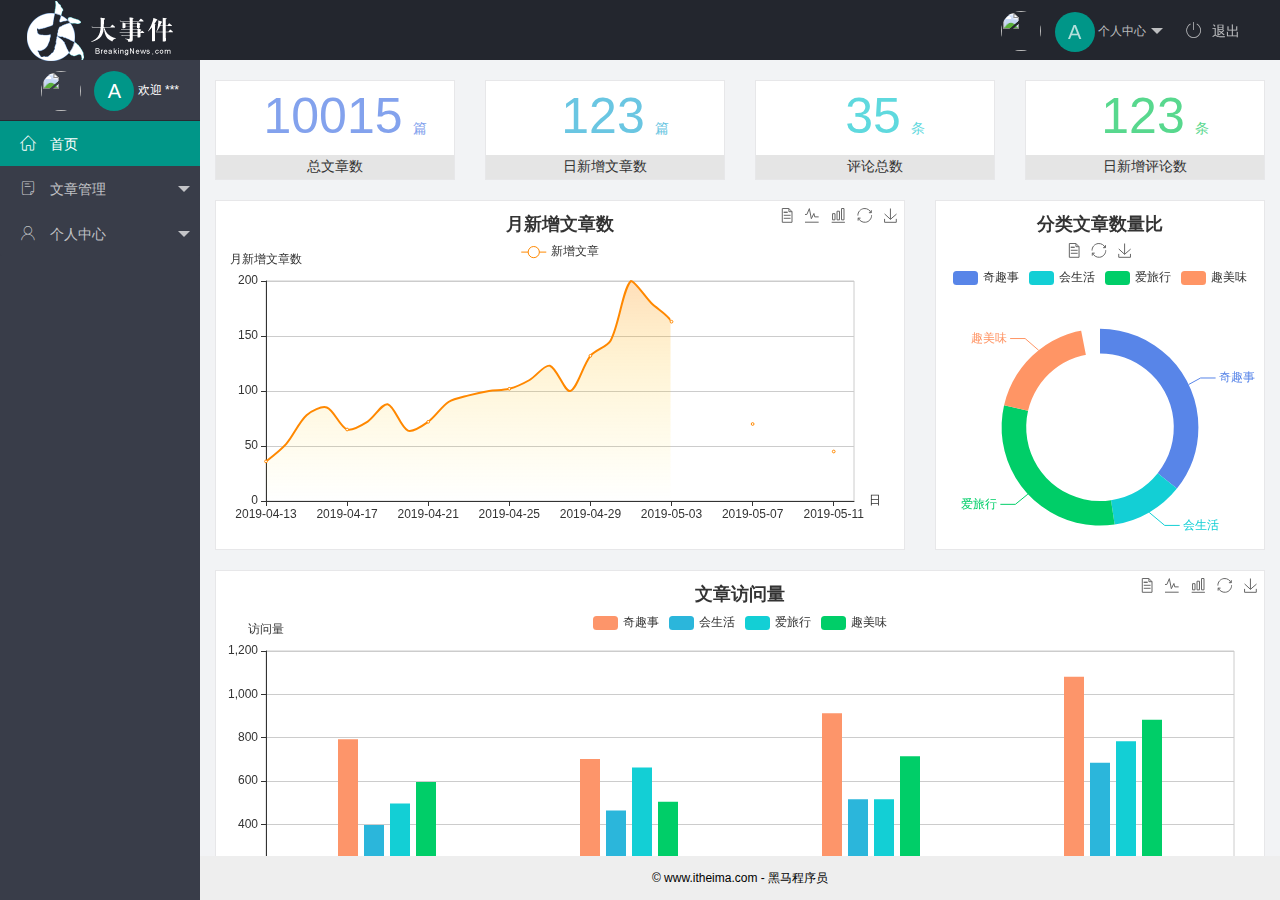
==== commit fe879343: "完成了文章类别页面" ====
--- a/index.html
+++ b/index.html
@@ -28,7 +28,8 @@
             </a>
             <dl class="layui-nav-child">
               <dd><a href="/user/user_info.html" target="fm">基本资料</a></dd>
-              <dd><a href="">安全设置</a></dd>
+              <dd><a href="/user/user_avatar.html" target="fm">更换头像</a></dd>
+              <dd><a href="/user/user_pwd.html" target="fm">重置密码</a></dd>
             </dl>
           </li>
           <li class="layui-nav-item">
@@ -64,12 +65,12 @@
 
               <dl class="layui-nav-child">
                 <dd>
-                  <a href="javascript:;"
+                  <a href="/article/art_cate.html" target="fm"
                     ><i class="layui-icon layui-icon-app"></i> 文章类别</a
                   >
                 </dd>
                 <dd>
-                  <a href="javascript:;"
+                  <a href="article/art_list.html" target="fm"
                     ><i class="layui-icon layui-icon-app"></i> 文章列表</a
                   >
                 </dd>
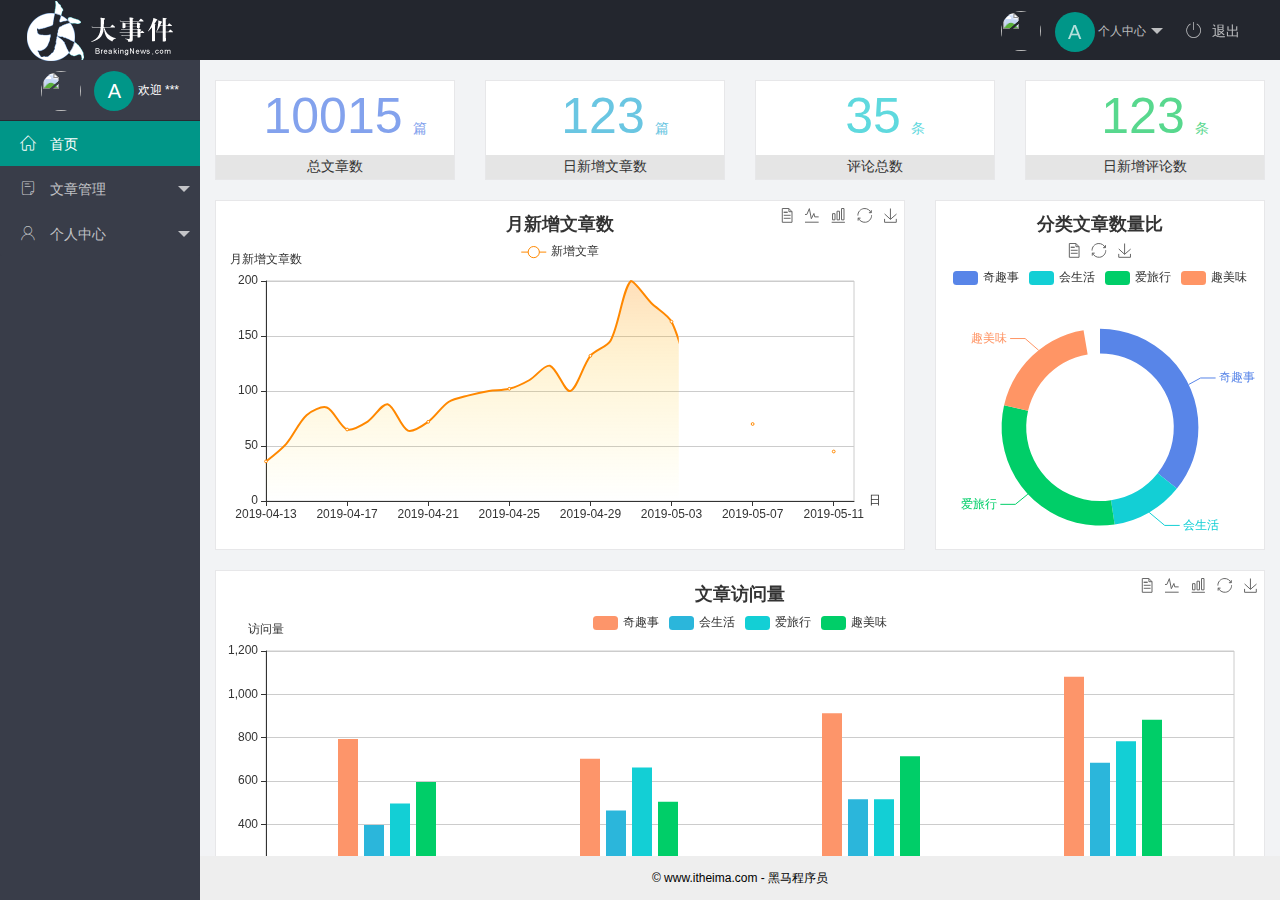
==== commit c4974e75: "完成了文章列表和发表文章详情页" ====
--- a/index.html
+++ b/index.html
@@ -75,7 +75,7 @@
                   >
                 </dd>
                 <dd>
-                  <a href="javascript:;"
+                  <a href="/article/art_pub.html"
                     ><i class="layui-icon layui-icon-app"></i> 发表文章</a
                   >
                 </dd>
